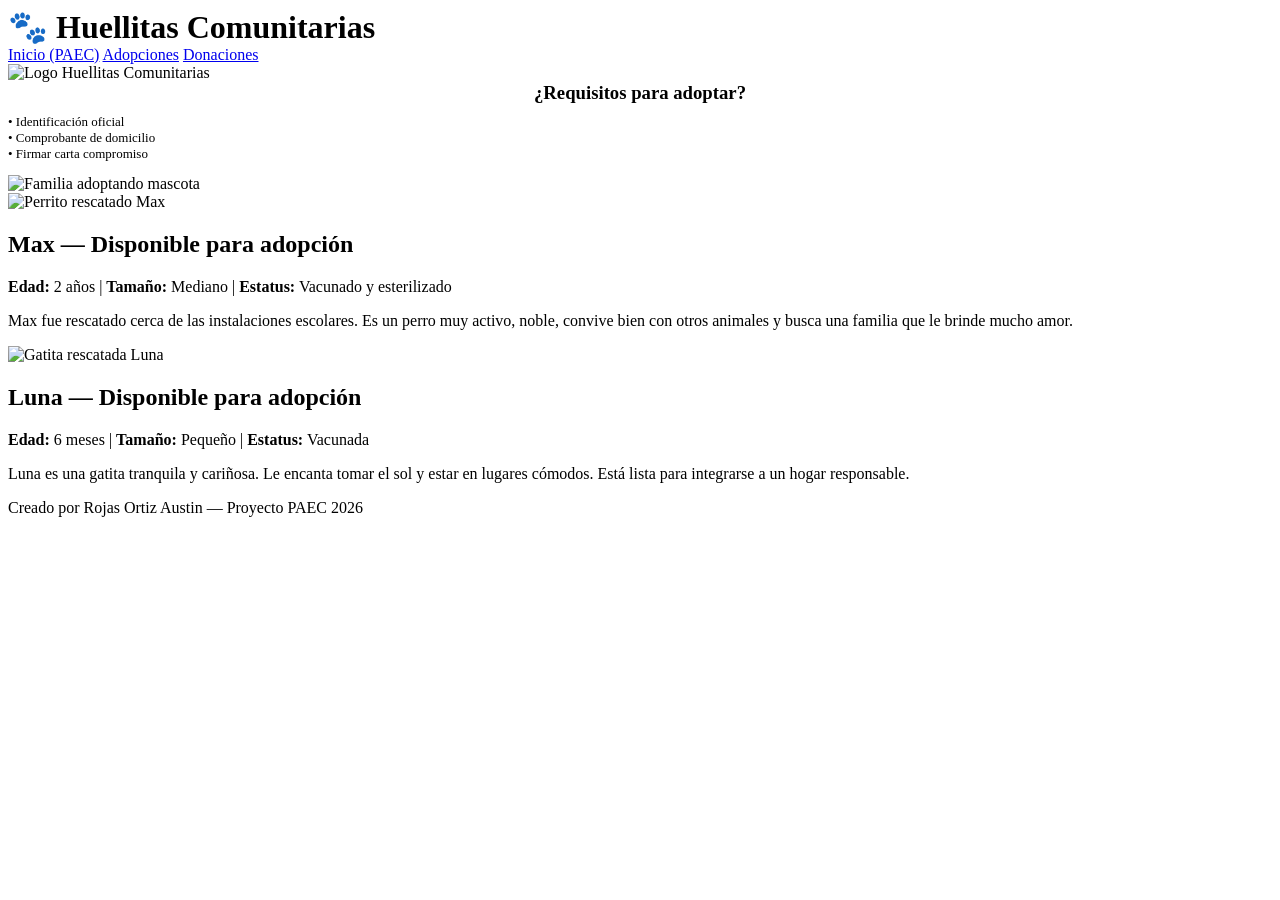
==== adopciones.html @ f0e98f31 "holi" ====
<!DOCTYPE html>
<html lang="es">
<head>
    <meta charset="UTF-8">
    <meta name="viewport" content="width=device-width, initial-scale=1.0">
    <title>Huellitas Comunitarias - Adopciones</title>
    <!-- Vinculación a la hoja de estilos externa -->
    <link rel="stylesheet" href="estilo.css">
</head>
<body>

    <!-- Encabezado con logo y menú de navegación -->
    <header>
        <div> 
            <h1 style="margin:0;">🐾 Huellitas Comunitarias</h1> 
            <nav class="barra-navegacion"> 
                <a href="index.html" class="boton-nav">Inicio (PAEC)</a> 
                <a href="adopciones.html" class="boton-nav activo">Adopciones</a> 
                <a href="donaciones.html" class="boton-nav">Donaciones</a> 
            </nav> 
        </div> 
        <img src="img/logo.jpg" alt="Logo Huellitas Comunitarias" class="logo-pequeno"> 
    </header>

    <!-- Contenido principal -->
    <main>
        <!-- Barra lateral con requisitos -->
        <aside>
            <h3 style="margin:0; text-align:center;">¿Requisitos para adoptar?</h3>
            <p style="font-size:13px; margin-top:10px;">• Identificación oficial<br>• Comprobante de domicilio<br>• Firmar carta compromiso</p>
            <img src="img/adopcion-responsable.jpg" alt="Familia adoptando mascota">
        </aside>

        <!-- Sección de Mascotas en Adopción -->
        <section>
            <!-- Ficha 1 -->
            <article> 
                <img src="img/perrito1.jpg" alt="Perrito rescatado Max"> 
                <h2>Max — Disponible para adopción</h2> 
                <p><strong>Edad:</strong> 2 años | <strong>Tamaño:</strong> Mediano | <strong>Estatus:</strong> Vacunado y esterilizado</p> 
                <p>Max fue rescatado cerca de las instalaciones escolares. Es un perro muy activo, noble, convive bien con otros animales y busca una familia que le brinde mucho amor.</p> 
            </article> 

            <!-- Ficha 2 -->
            <article> 
                <img src="img/gatito1.jpg" alt="Gatita rescatada Luna"> 
                <h2>Luna — Disponible para adopción</h2> 
                <p><strong>Edad:</strong> 6 meses | <strong>Tamaño:</strong> Pequeño | <strong>Estatus:</strong> Vacunada</p> 
                <p>Luna es una gatita tranquila y cariñosa. Le encanta tomar el sol y estar en lugares cómodos. Está lista para integrarse a un hogar responsable.</p> 
            </article> 
        </section> 
    </main> 

    <!-- Pie de página -->
    <footer> 
        <p>Creado por Rojas Ortiz Austin — Proyecto PAEC 2026</p> 
    </footer> 

</body> 
</html>
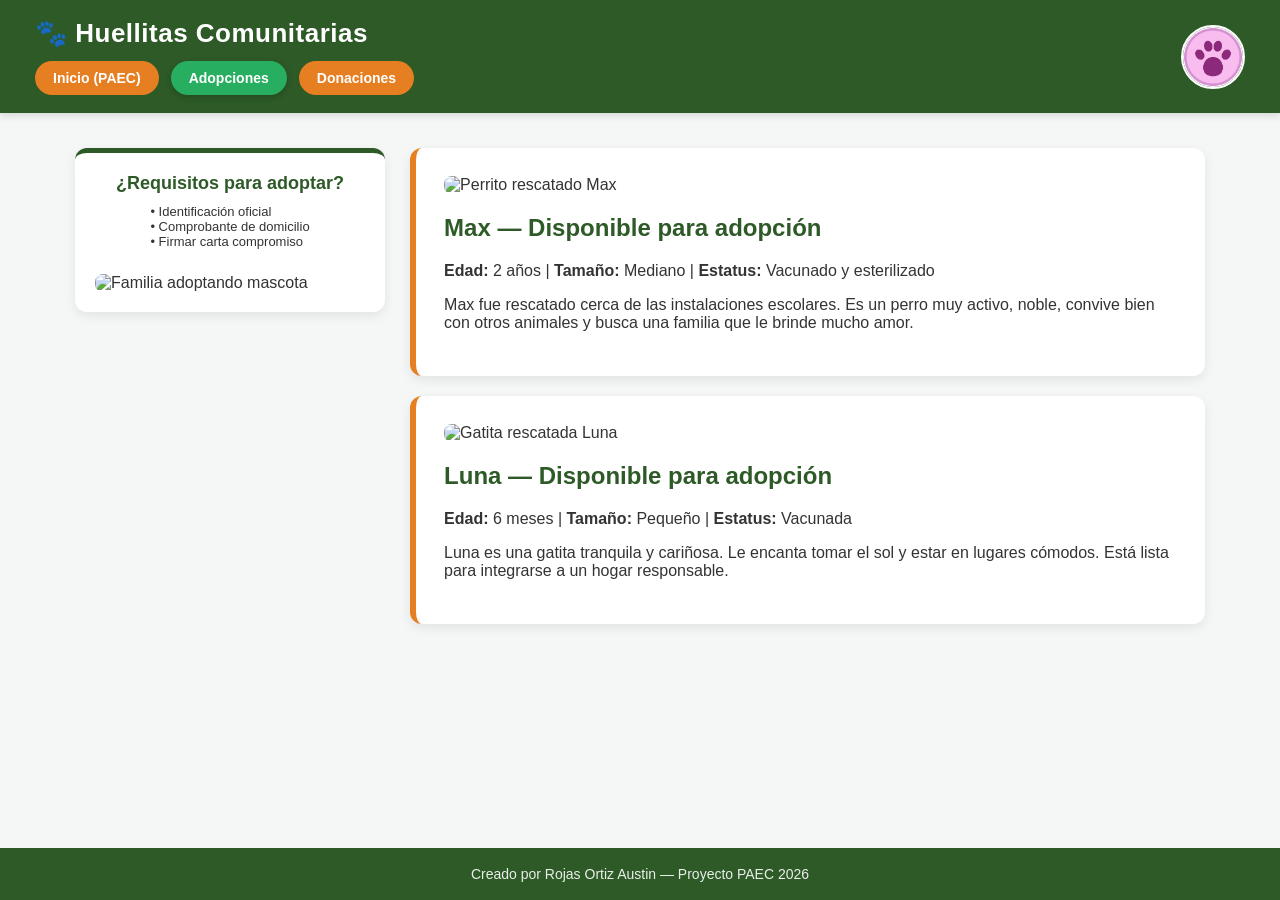
==== commit 88d6b0c9: "logo" ====
--- a/adopciones.html
+++ b/adopciones.html
@@ -19,21 +19,17 @@
                 <a href="donaciones.html" class="boton-nav">Donaciones</a> 
             </nav> 
         </div> 
-        <img src="img/logo.jpg" alt="Logo Huellitas Comunitarias" class="logo-pequeno"> 
+        <img src="imagenes/logo.jpg" alt="Logo Huellitas Comunitarias" class="logo-pequeno"> 
     </header>
 
-    <!-- Contenido principal -->
     <main>
-        <!-- Barra lateral con requisitos -->
         <aside>
             <h3 style="margin:0; text-align:center;">¿Requisitos para adoptar?</h3>
             <p style="font-size:13px; margin-top:10px;">• Identificación oficial<br>• Comprobante de domicilio<br>• Firmar carta compromiso</p>
             <img src="img/adopcion-responsable.jpg" alt="Familia adoptando mascota">
         </aside>
 
-        <!-- Sección de Mascotas en Adopción -->
         <section>
-            <!-- Ficha 1 -->
             <article> 
                 <img src="img/perrito1.jpg" alt="Perrito rescatado Max"> 
                 <h2>Max — Disponible para adopción</h2> 
--- a/estilo.css
+++ b/estilo.css
@@ -0,0 +1,174 @@
+:root {
+    --bg-principal: #f4f7f6;       
+    --color-encabezado: #2d5a27;    
+    --color-tarjeta: #ffffff;     
+    --color-texto: #333333;      
+    --color-boton: #e67e22;        
+    --color-hover: #d35400;       
+    --color-activo: #27ae60;      
+    --sombra-suave: 0 4px 12px rgba(0, 0, 0, 0.08);
+}
+
+html, body {
+    margin: 0;
+    padding: 0;
+    width: 100%;
+    min-height: 100vh;
+    background-color: var(--bg-principal);
+    font-family: 'Segoe UI', Tahoma, Geneva, Verdana, sans-serif;
+    color: var(--color-texto);
+    display: flex;
+    flex-direction: column;
+}
+
+header {
+    display: flex;
+    justify-content: space-between;
+    align-items: center;
+    background-color: var(--color-encabezado);
+    color: #ffffff;
+    padding: 18px 35px;
+    box-sizing: border-box;
+    box-shadow: 0 2px 8px rgba(0, 0, 0, 0.15);
+}
+
+header h1 {
+    font-size: 26px;
+    letter-spacing: 0.5px;
+}
+
+.logo-pequeno {
+    width: 60px;
+    height: 60px;
+    object-fit: cover;
+    border-radius: 50%;
+    border: 2px solid #ffffff;
+}
+
+.barra-navegacion {
+    display: flex;
+    gap: 12px;
+    margin-top: 12px;
+}
+
+.boton-nav {
+    text-decoration: none;
+    color: #ffffff;
+    background-color: var(--color-boton);
+    padding: 9px 18px;
+    border-radius: 20px;
+    font-size: 14px;
+    font-weight: bold;
+    transition: all 0.3s ease;
+}
+
+.boton-nav:hover {
+    background-color: var(--color-hover);
+    transform: translateY(-2px);
+}
+
+.boton-nav.activo {
+    background-color: var(--color-activo);
+    box-shadow: 0 2px 6px rgba(0, 0, 0, 0.2);
+}
+
+main {
+    display: flex;
+    gap: 25px;
+    padding: 35px;
+    box-sizing: border-box;
+    flex: 1;
+    width: 100%;
+    max-width: 1200px;
+    margin: 0 auto;
+}
+
+aside {
+    width: 28%;
+    display: flex;
+    flex-direction: column;
+    align-items: center;
+    background-color: var(--color-tarjeta);
+    padding: 20px;
+    border-radius: 12px;
+    box-sizing: border-box;
+    height: fit-content;
+    box-shadow: var(--sombra-suave);
+    border-top: 5px solid var(--color-encabezado);
+}
+
+aside h3 {
+    color: var(--color-encabezado);
+    font-size: 18px;
+}
+
+aside img {
+    width: 100%;
+    max-width: 100%;
+    height: auto;
+    display: block;
+    border-radius: 8px;
+    margin-top: 12px;
+}
+
+section {
+    width: 72%;
+    display: flex;
+    flex-direction: column;
+    gap: 20px;
+}
+
+article {
+    width: 100%;
+    background-color: var(--color-tarjeta);
+    padding: 28px;
+    border-radius: 12px;
+    box-sizing: border-box;
+    box-shadow: var(--sombra-suave);
+    border-left: 6px solid var(--color-boton);
+}
+
+article h2 {
+    color: var(--color-encabezado);
+    margin-top: 0;
+}
+
+article h3 {
+    color: var(--color-hover);
+    margin-top: 20px;
+}
+
+article img {
+    max-width: 100%;
+    width: 100%;
+    max-height: 380px;
+    object-fit: cover;
+    display: block;
+    margin-bottom: 20px;
+    border-radius: 8px;
+}
+
+article ul {
+    line-height: 1.8;
+    padding-left: 20px;
+}
+
+article li {
+    margin-bottom: 6px;
+}
+
+footer {
+    background-color: var(--color-encabezado);
+    color: #ffffff;
+    text-align: center;
+    padding: 18px;
+    width: 100%;
+    box-sizing: border-box;
+    margin-top: 20px;
+}
+
+footer p {
+    margin: 0;
+    font-size: 14px;
+    opacity: 0.9;
+}
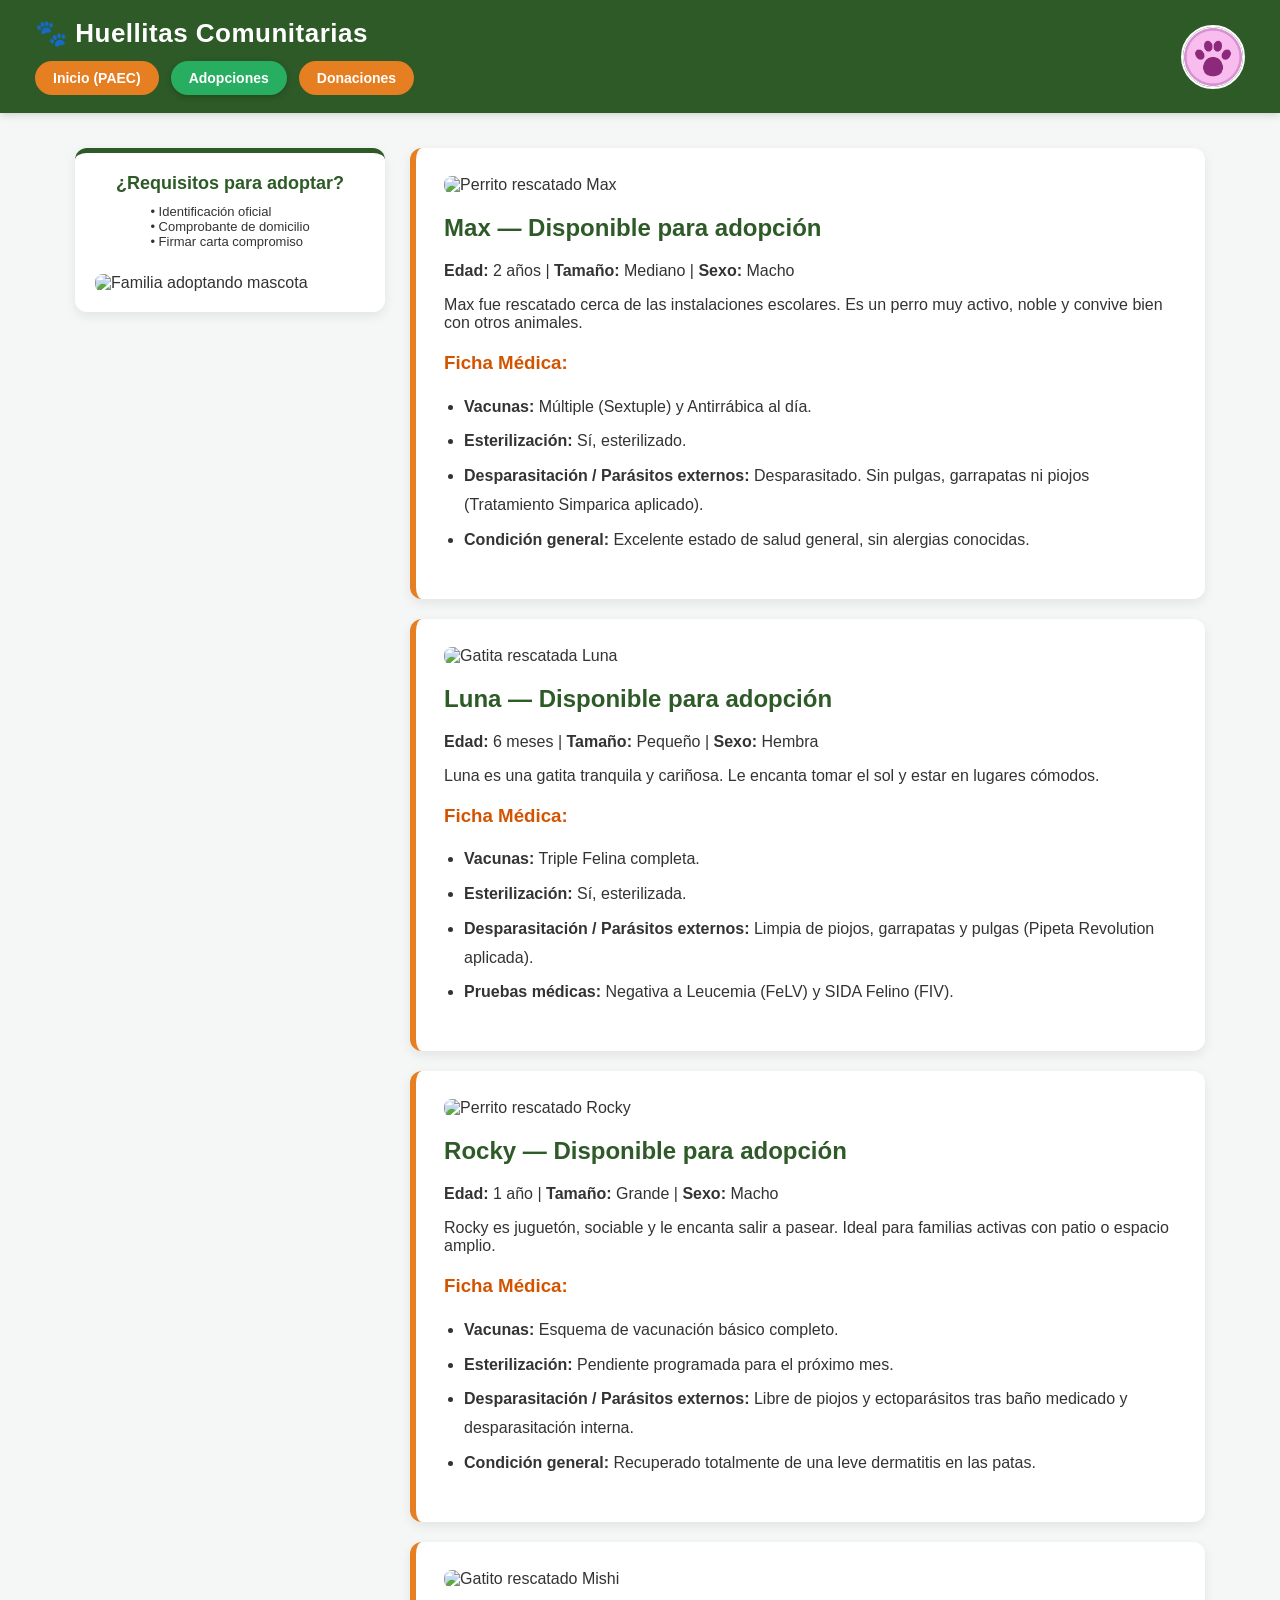
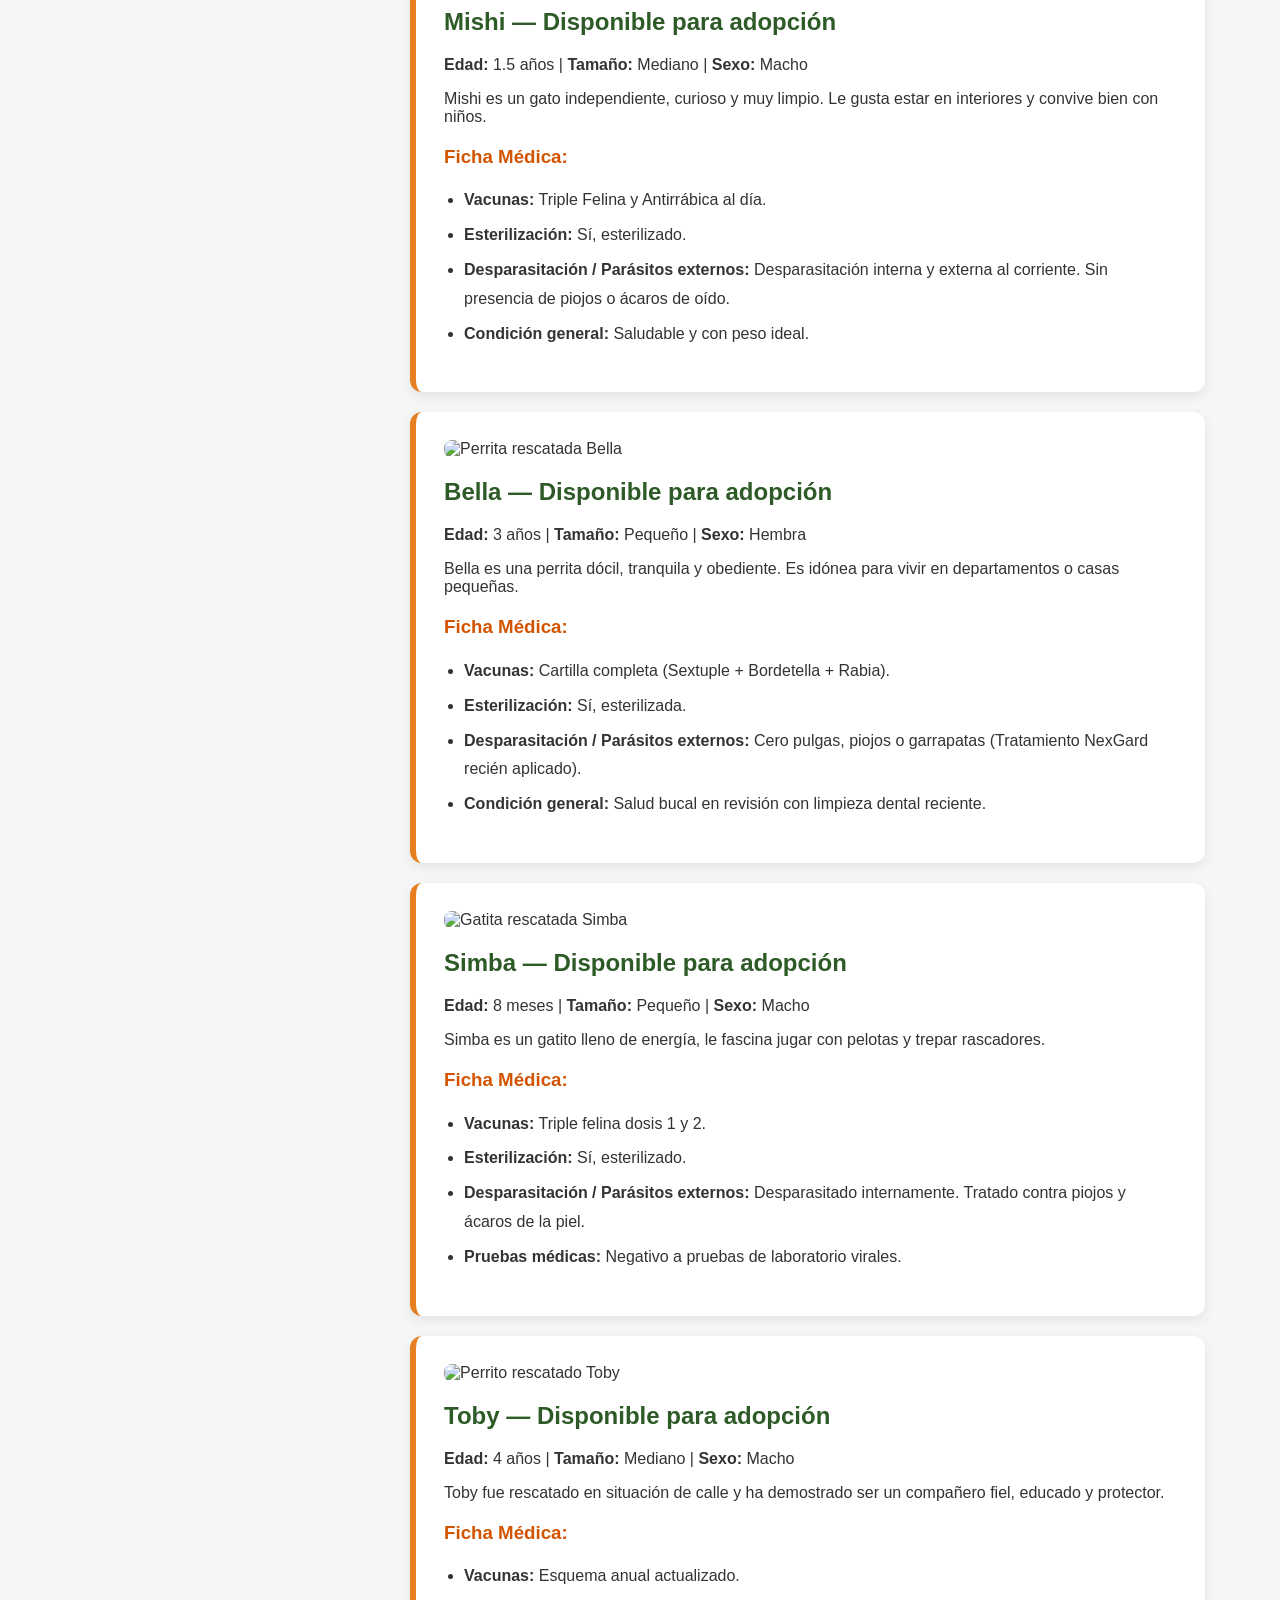
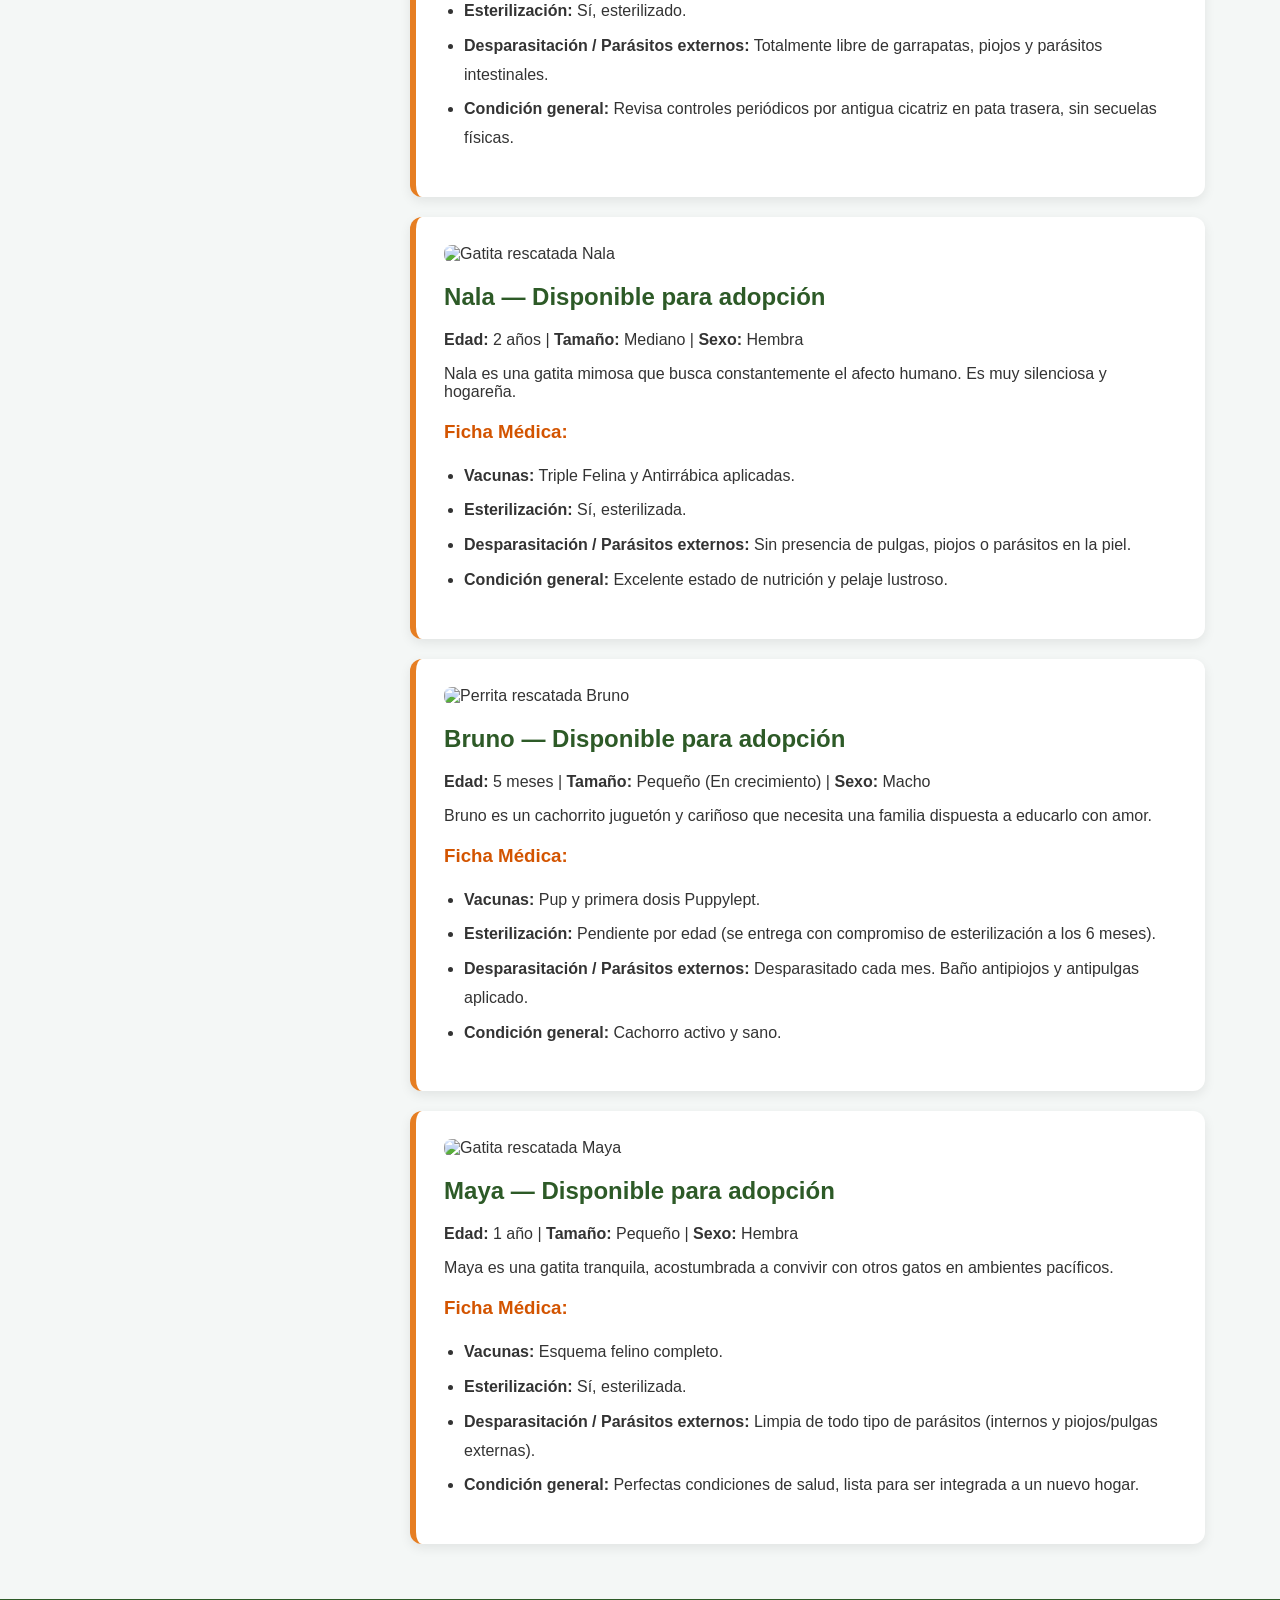
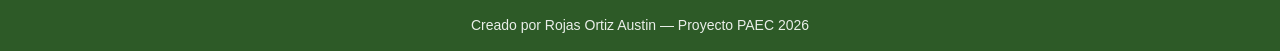
==== commit 123b0cef: "adopciones" ====
--- a/adopciones.html
+++ b/adopciones.html
@@ -4,12 +4,10 @@
     <meta charset="UTF-8">
     <meta name="viewport" content="width=device-width, initial-scale=1.0">
     <title>Huellitas Comunitarias - Adopciones</title>
-    <!-- Vinculación a la hoja de estilos externa -->
     <link rel="stylesheet" href="estilo.css">
 </head>
 <body>
 
-    <!-- Encabezado con logo y menú de navegación -->
     <header>
         <div> 
             <h1 style="margin:0;">🐾 Huellitas Comunitarias</h1> 
@@ -33,21 +31,145 @@
             <article> 
                 <img src="img/perrito1.jpg" alt="Perrito rescatado Max"> 
                 <h2>Max — Disponible para adopción</h2> 
-                <p><strong>Edad:</strong> 2 años | <strong>Tamaño:</strong> Mediano | <strong>Estatus:</strong> Vacunado y esterilizado</p> 
-                <p>Max fue rescatado cerca de las instalaciones escolares. Es un perro muy activo, noble, convive bien con otros animales y busca una familia que le brinde mucho amor.</p> 
+                <p><strong>Edad:</strong> 2 años | <strong>Tamaño:</strong> Mediano | <strong>Sexo:</strong> Macho</p> 
+                <p>Max fue rescatado cerca de las instalaciones escolares. Es un perro muy activo, noble y convive bien con otros animales.</p>
+                <h3>Ficha Médica:</h3>
+                <ul>
+                    <li><strong>Vacunas:</strong> Múltiple (Sextuple) y Antirrábica al día.</li>
+                    <li><strong>Esterilización:</strong> Sí, esterilizado.</li>
+                    <li><strong>Desparasitación / Parásitos externos:</strong> Desparasitado. Sin pulgas, garrapatas ni piojos (Tratamiento Simparica aplicado).</li>
+                    <li><strong>Condición general:</strong> Excelente estado de salud general, sin alergias conocidas.</li>
+                </ul>
             </article> 
 
-            <!-- Ficha 2 -->
             <article> 
                 <img src="img/gatito1.jpg" alt="Gatita rescatada Luna"> 
                 <h2>Luna — Disponible para adopción</h2> 
-                <p><strong>Edad:</strong> 6 meses | <strong>Tamaño:</strong> Pequeño | <strong>Estatus:</strong> Vacunada</p> 
-                <p>Luna es una gatita tranquila y cariñosa. Le encanta tomar el sol y estar en lugares cómodos. Está lista para integrarse a un hogar responsable.</p> 
+                <p><strong>Edad:</strong> 6 meses | <strong>Tamaño:</strong> Pequeño | <strong>Sexo:</strong> Hembra</p> 
+                <p>Luna es una gatita tranquila y cariñosa. Le encanta tomar el sol y estar en lugares cómodos.</p>
+                <h3>Ficha Médica:</h3>
+                <ul>
+                    <li><strong>Vacunas:</strong> Triple Felina completa.</li>
+                    <li><strong>Esterilización:</strong> Sí, esterilizada.</li>
+                    <li><strong>Desparasitación / Parásitos externos:</strong> Limpia de piojos, garrapatas y pulgas (Pipeta Revolution aplicada).</li>
+                    <li><strong>Pruebas médicas:</strong> Negativa a Leucemia (FeLV) y SIDA Felino (FIV).</li>
+                </ul>
+            </article> 
+
+            <article> 
+                <img src="img/perrito2.jpg" alt="Perrito rescatado Rocky"> 
+                <h2>Rocky — Disponible para adopción</h2> 
+                <p><strong>Edad:</strong> 1 año | <strong>Tamaño:</strong> Grande | <strong>Sexo:</strong> Macho</p> 
+                <p>Rocky es juguetón, sociable y le encanta salir a pasear. Ideal para familias activas con patio o espacio amplio.</p>
+                <h3>Ficha Médica:</h3>
+                <ul>
+                    <li><strong>Vacunas:</strong> Esquema de vacunación básico completo.</li>
+                    <li><strong>Esterilización:</strong> Pendiente programada para el próximo mes.</li>
+                    <li><strong>Desparasitación / Parásitos externos:</strong> Libre de piojos y ectoparásitos tras baño medicado y desparasitación interna.</li>
+                    <li><strong>Condición general:</strong> Recuperado totalmente de una leve dermatitis en las patas.</li>
+                </ul>
+            </article> 
+
+            <article> 
+                <img src="img/gatito2.jpg" alt="Gatito rescatado Mishi"> 
+                <h2>Mishi — Disponible para adopción</h2> 
+                <p><strong>Edad:</strong> 1.5 años | <strong>Tamaño:</strong> Mediano | <strong>Sexo:</strong> Macho</p> 
+                <p>Mishi es un gato independiente, curioso y muy limpio. Le gusta estar en interiores y convive bien con niños.</p>
+                <h3>Ficha Médica:</h3>
+                <ul>
+                    <li><strong>Vacunas:</strong> Triple Felina y Antirrábica al día.</li>
+                    <li><strong>Esterilización:</strong> Sí, esterilizado.</li>
+                    <li><strong>Desparasitación / Parásitos externos:</strong> Desparasitación interna y externa al corriente. Sin presencia de piojos o ácaros de oído.</li>
+                    <li><strong>Condición general:</strong> Saludable y con peso ideal.</li>
+                </ul>
+            </article> 
+
+            <article> 
+                <img src="img/perrito3.jpg" alt="Perrita rescatada Bella"> 
+                <h2>Bella — Disponible para adopción</h2> 
+                <p><strong>Edad:</strong> 3 años | <strong>Tamaño:</strong> Pequeño | <strong>Sexo:</strong> Hembra</p> 
+                <p>Bella es una perrita dócil, tranquila y obediente. Es idónea para vivir en departamentos o casas pequeñas.</p>
+                <h3>Ficha Médica:</h3>
+                <ul>
+                    <li><strong>Vacunas:</strong> Cartilla completa (Sextuple + Bordetella + Rabia).</li>
+                    <li><strong>Esterilización:</strong> Sí, esterilizada.</li>
+                    <li><strong>Desparasitación / Parásitos externos:</strong> Cero pulgas, piojos o garrapatas (Tratamiento NexGard recién aplicado).</li>
+                    <li><strong>Condición general:</strong> Salud bucal en revisión con limpieza dental reciente.</li>
+                </ul>
+            </article> 
+
+            <article> 
+                <img src="img/gatito3.jpg" alt="Gatita rescatada Simba"> 
+                <h2>Simba — Disponible para adopción</h2> 
+                <p><strong>Edad:</strong> 8 meses | <strong>Tamaño:</strong> Pequeño | <strong>Sexo:</strong> Macho</p> 
+                <p>Simba es un gatito lleno de energía, le fascina jugar con pelotas y trepar rascadores.</p>
+                <h3>Ficha Médica:</h3>
+                <ul>
+                    <li><strong>Vacunas:</strong> Triple felina dosis 1 y 2.</li>
+                    <li><strong>Esterilización:</strong> Sí, esterilizado.</li>
+                    <li><strong>Desparasitación / Parásitos externos:</strong> Desparasitado internamente. Tratado contra piojos y ácaros de la piel.</li>
+                    <li><strong>Pruebas médicas:</strong> Negativo a pruebas de laboratorio virales.</li>
+                </ul>
+            </article> 
+
+            <article> 
+                <img src="img/perrito4.jpg" alt="Perrito rescatado Toby"> 
+                <h2>Toby — Disponible para adopción</h2> 
+                <p><strong>Edad:</strong> 4 años | <strong>Tamaño:</strong> Mediano | <strong>Sexo:</strong> Macho</p> 
+                <p>Toby fue rescatado en situación de calle y ha demostrado ser un compañero fiel, educado y protector.</p>
+                <h3>Ficha Médica:</h3>
+                <ul>
+                    <li><strong>Vacunas:</strong> Esquema anual actualizado.</li>
+                    <li><strong>Esterilización:</strong> Sí, esterilizado.</li>
+                    <li><strong>Desparasitación / Parásitos externos:</strong> Totalmente libre de garrapatas, piojos y parásitos intestinales.</li>
+                    <li><strong>Condición general:</strong> Revisa controles periódicos por antigua cicatriz en pata trasera, sin secuelas físicas.</li>
+                </ul>
+            </article> 
+
+            <article> 
+                <img src="img/gatito4.jpg" alt="Gatita rescatada Nala"> 
+                <h2>Nala — Disponible para adopción</h2> 
+                <p><strong>Edad:</strong> 2 años | <strong>Tamaño:</strong> Mediano | <strong>Sexo:</strong> Hembra</p> 
+                <p>Nala es una gatita mimosa que busca constantemente el afecto humano. Es muy silenciosa y hogareña.</p>
+                <h3>Ficha Médica:</h3>
+                <ul>
+                    <li><strong>Vacunas:</strong> Triple Felina y Antirrábica aplicadas.</li>
+                    <li><strong>Esterilización:</strong> Sí, esterilizada.</li>
+                    <li><strong>Desparasitación / Parásitos externos:</strong> Sin presencia de pulgas, piojos o parásitos en la piel.</li>
+                    <li><strong>Condición general:</strong> Excelente estado de nutrición y pelaje lustroso.</li>
+                </ul>
+            </article> 
+
+            <article> 
+                <img src="img/perrito5.jpg" alt="Perrita rescatada Bruno"> 
+                <h2>Bruno — Disponible para adopción</h2> 
+                <p><strong>Edad:</strong> 5 meses | <strong>Tamaño:</strong> Pequeño (En crecimiento) | <strong>Sexo:</strong> Macho</p> 
+                <p>Bruno es un cachorrito juguetón y cariñoso que necesita una familia dispuesta a educarlo con amor.</p>
+                <h3>Ficha Médica:</h3>
+                <ul>
+                    <li><strong>Vacunas:</strong> Pup y primera dosis Puppylept.</li>
+                    <li><strong>Esterilización:</strong> Pendiente por edad (se entrega con compromiso de esterilización a los 6 meses).</li>
+                    <li><strong>Desparasitación / Parásitos externos:</strong> Desparasitado cada mes. Baño antipiojos y antipulgas aplicado.</li>
+                    <li><strong>Condición general:</strong> Cachorro activo y sano.</li>
+                </ul>
+            </article> 
+
+            <article> 
+                <img src="img/gatito5.jpg" alt="Gatita rescatada Maya"> 
+                <h2>Maya — Disponible para adopción</h2> 
+                <p><strong>Edad:</strong> 1 año | <strong>Tamaño:</strong> Pequeño | <strong>Sexo:</strong> Hembra</p> 
+                <p>Maya es una gatita tranquila, acostumbrada a convivir con otros gatos en ambientes pacíficos.</p>
+                <h3>Ficha Médica:</h3>
+                <ul>
+                    <li><strong>Vacunas:</strong> Esquema felino completo.</li>
+                    <li><strong>Esterilización:</strong> Sí, esterilizada.</li>
+                    <li><strong>Desparasitación / Parásitos externos:</strong> Limpia de todo tipo de parásitos (internos y piojos/pulgas externas).</li>
+                    <li><strong>Condición general:</strong> Perfectas condiciones de salud, lista para ser integrada a un nuevo hogar.</li>
+                </ul>
             </article> 
         </section> 
     </main> 
 
-    <!-- Pie de página -->
     <footer> 
         <p>Creado por Rojas Ortiz Austin — Proyecto PAEC 2026</p> 
     </footer> 
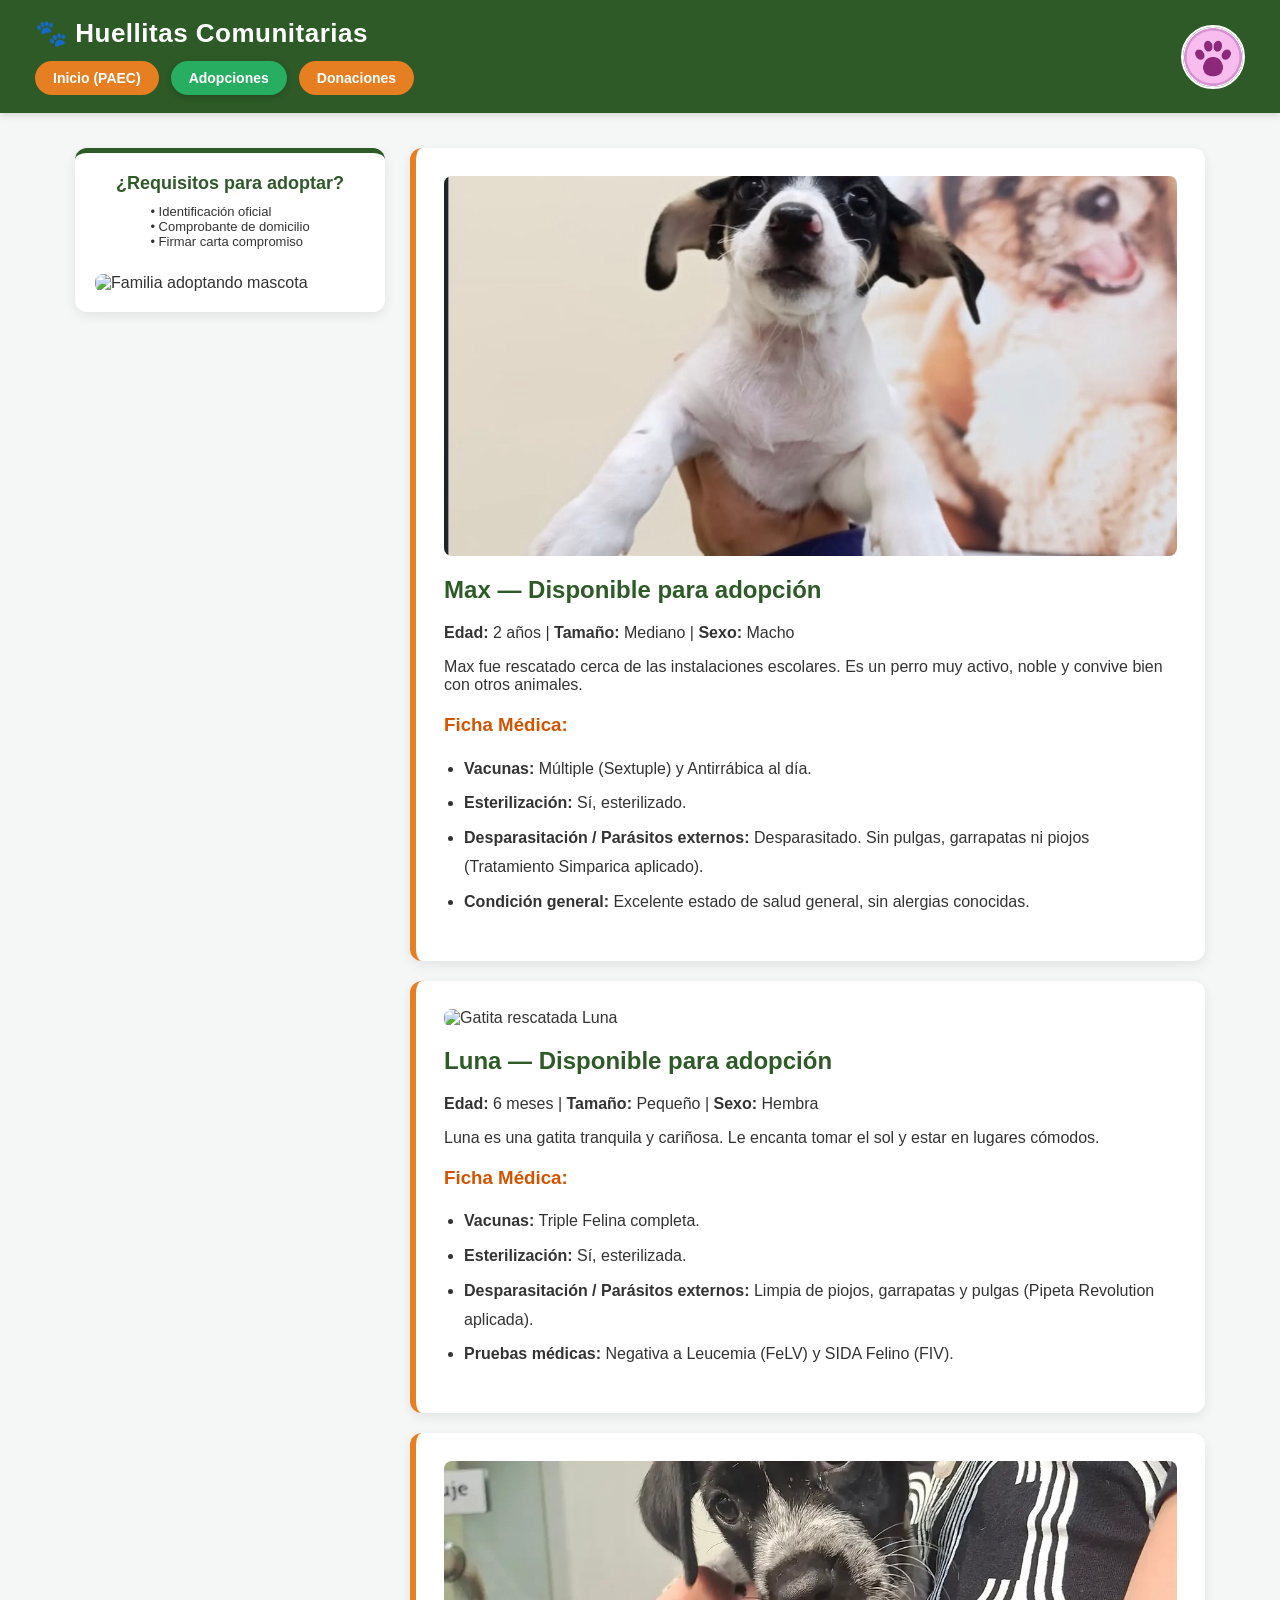
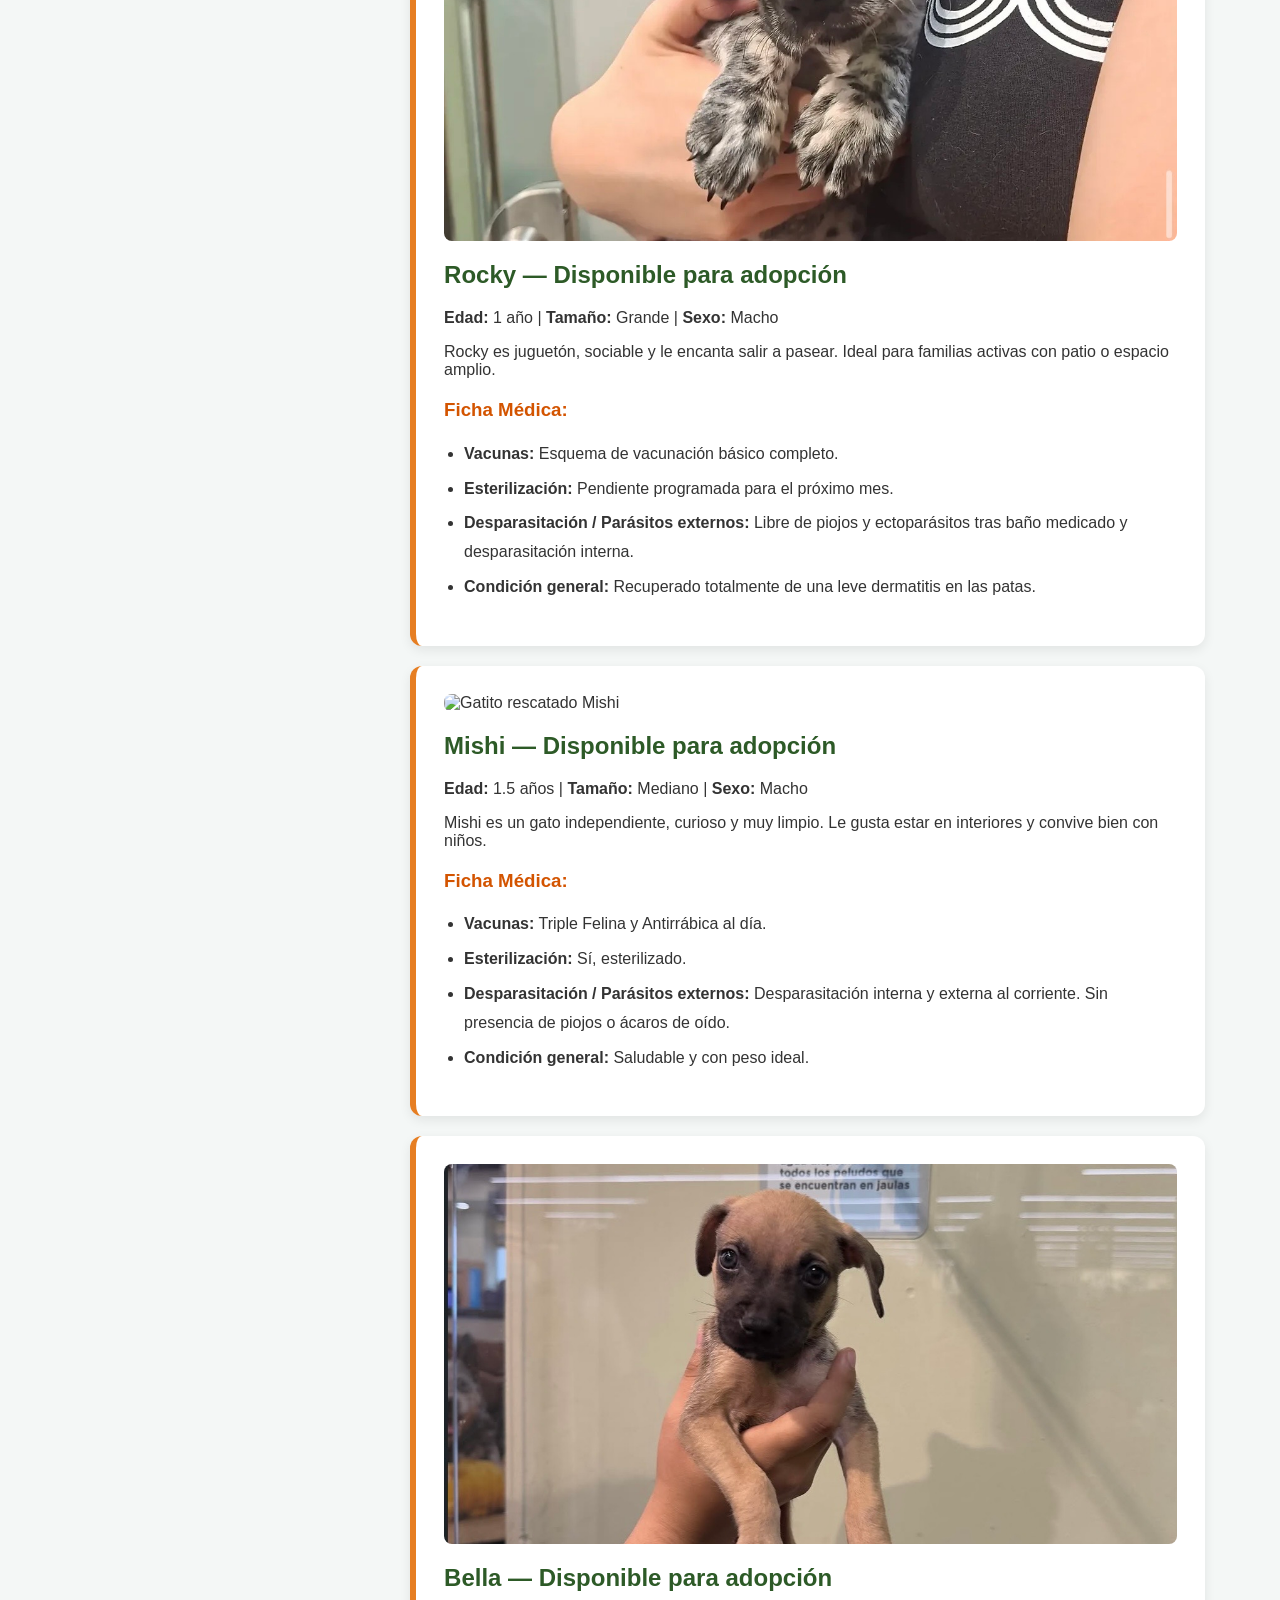
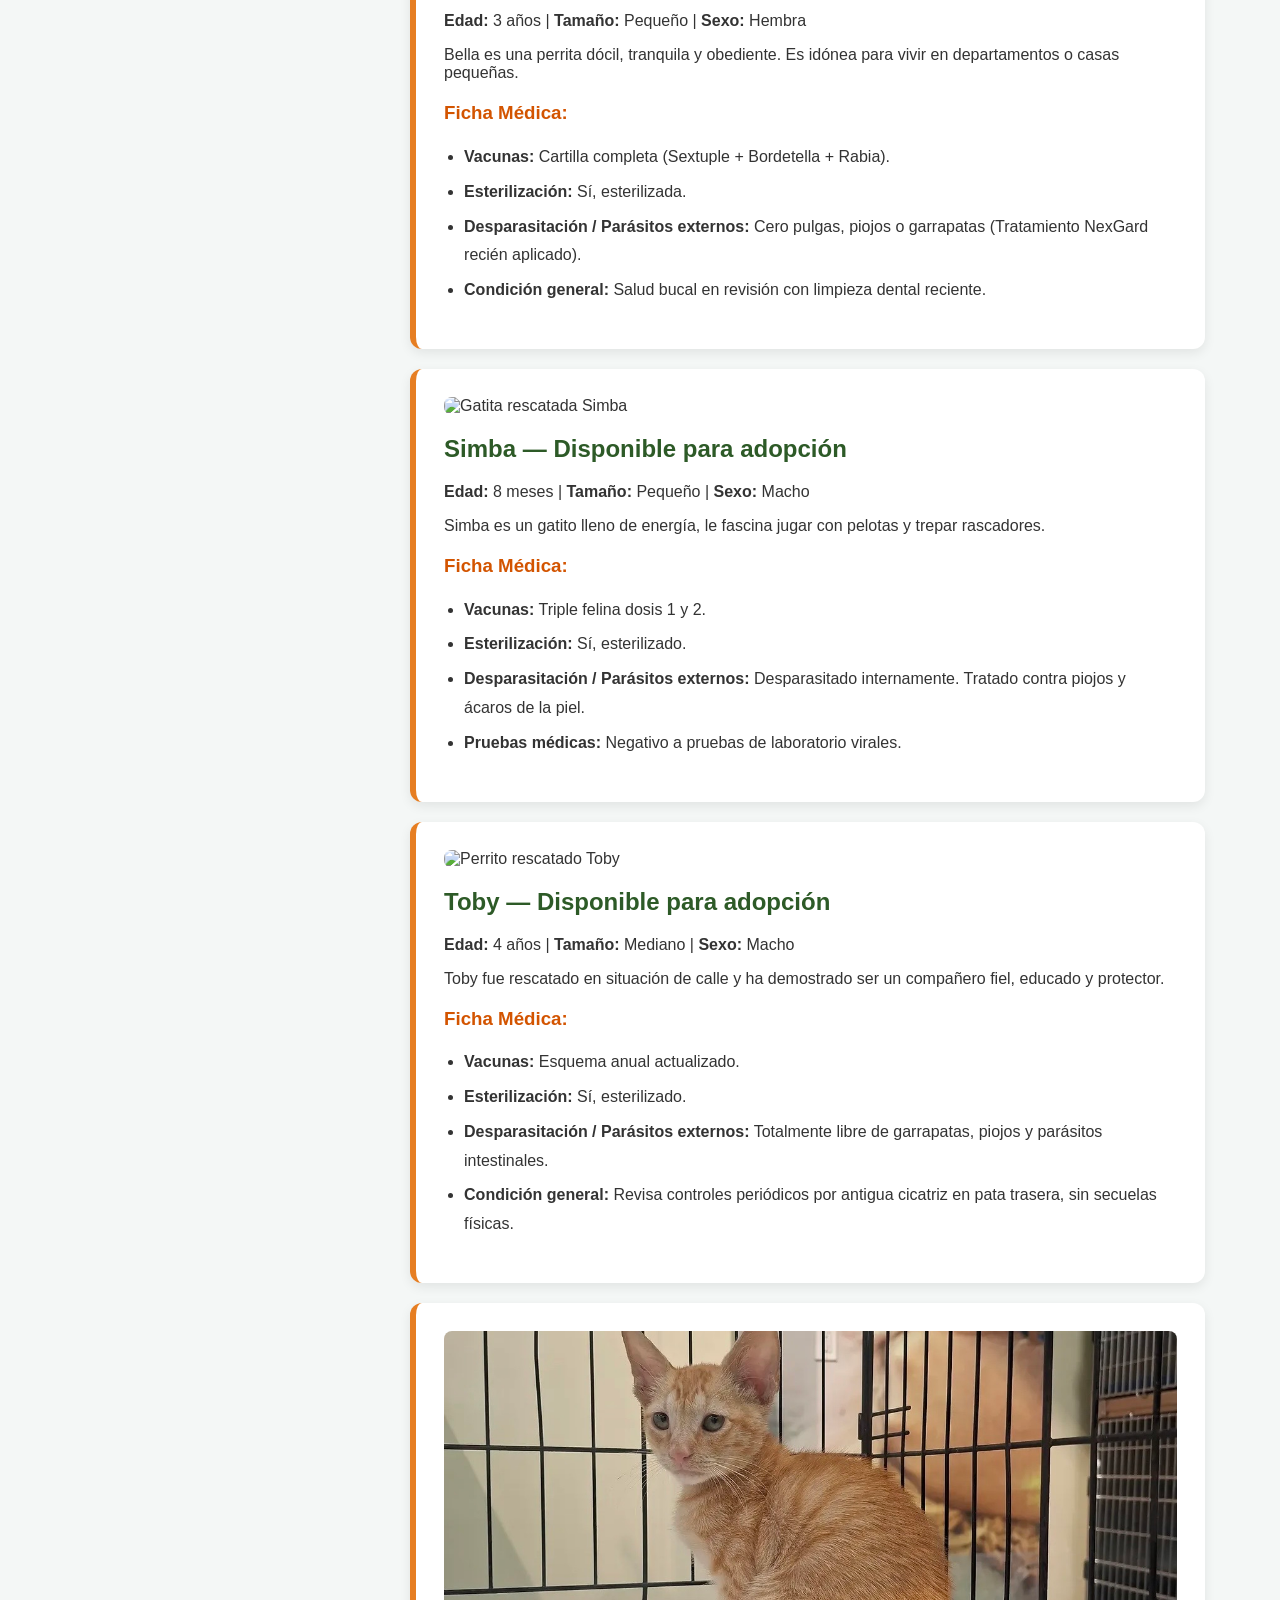
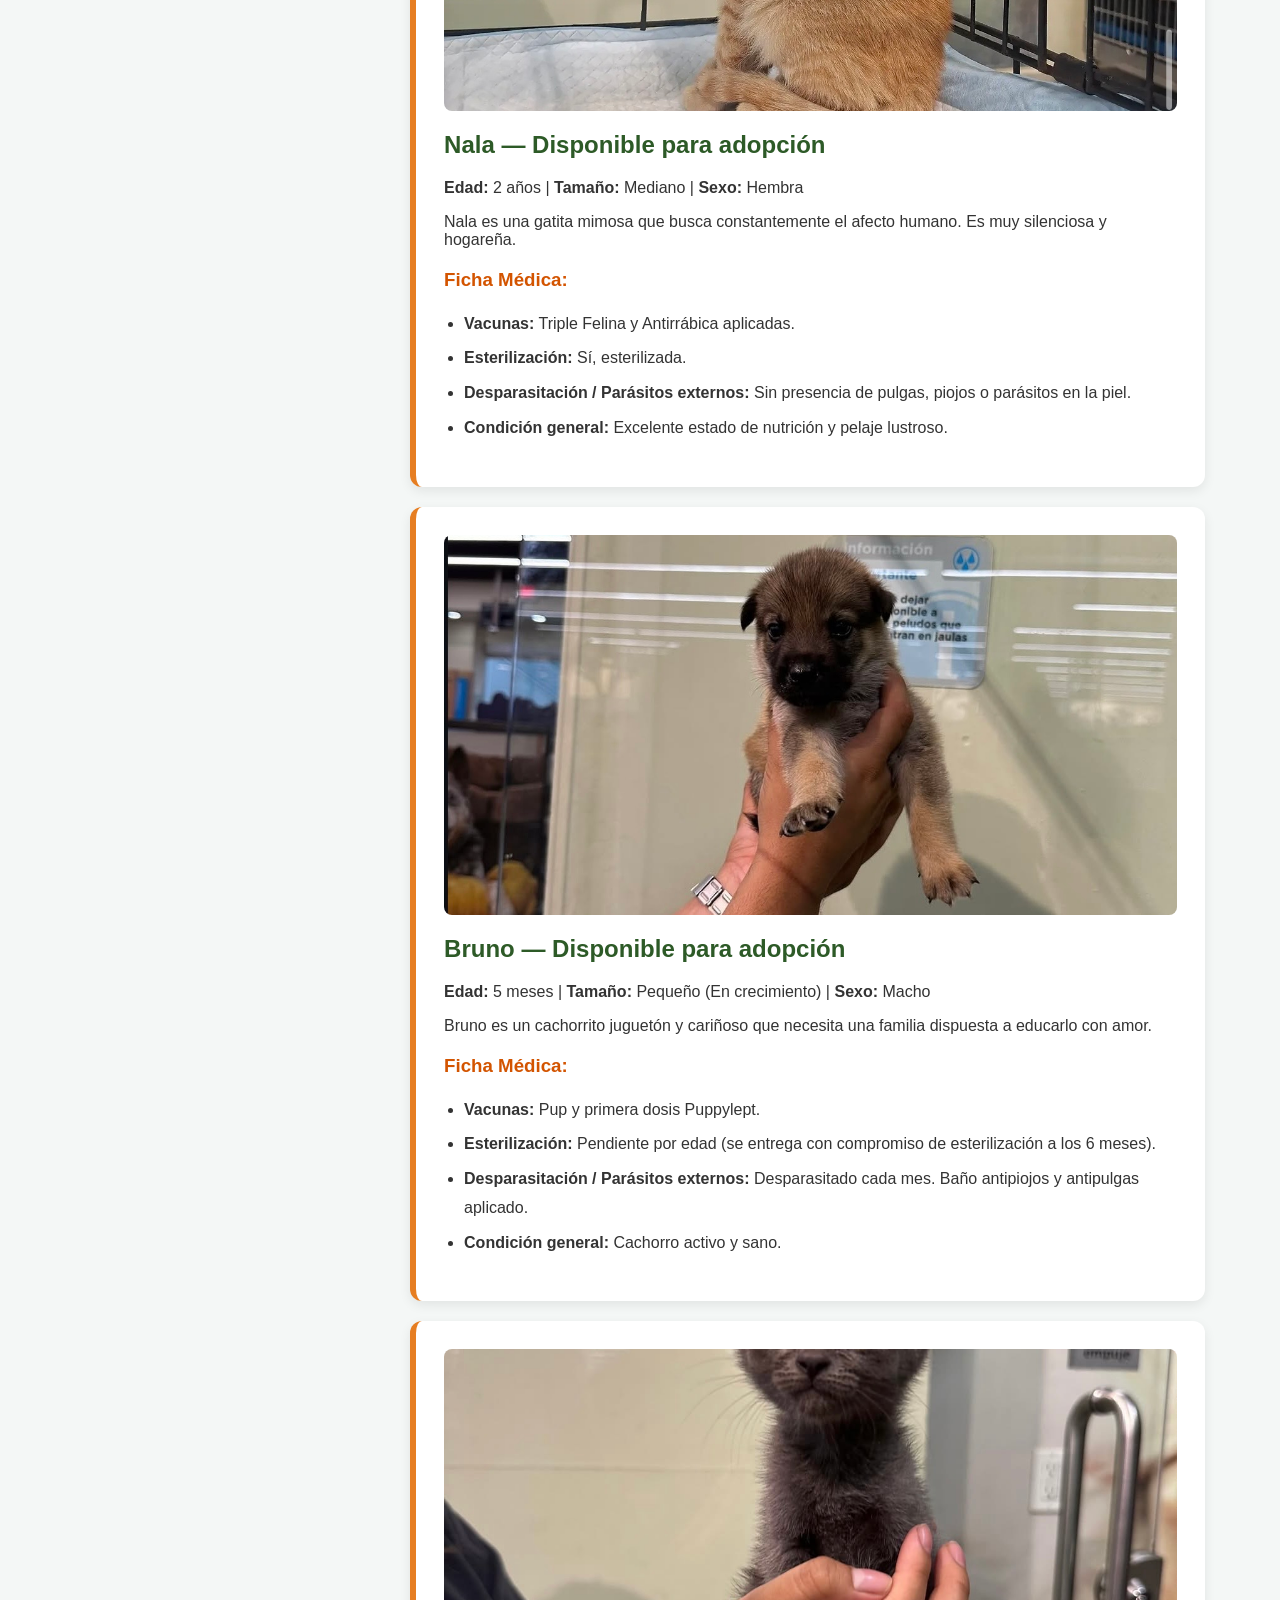
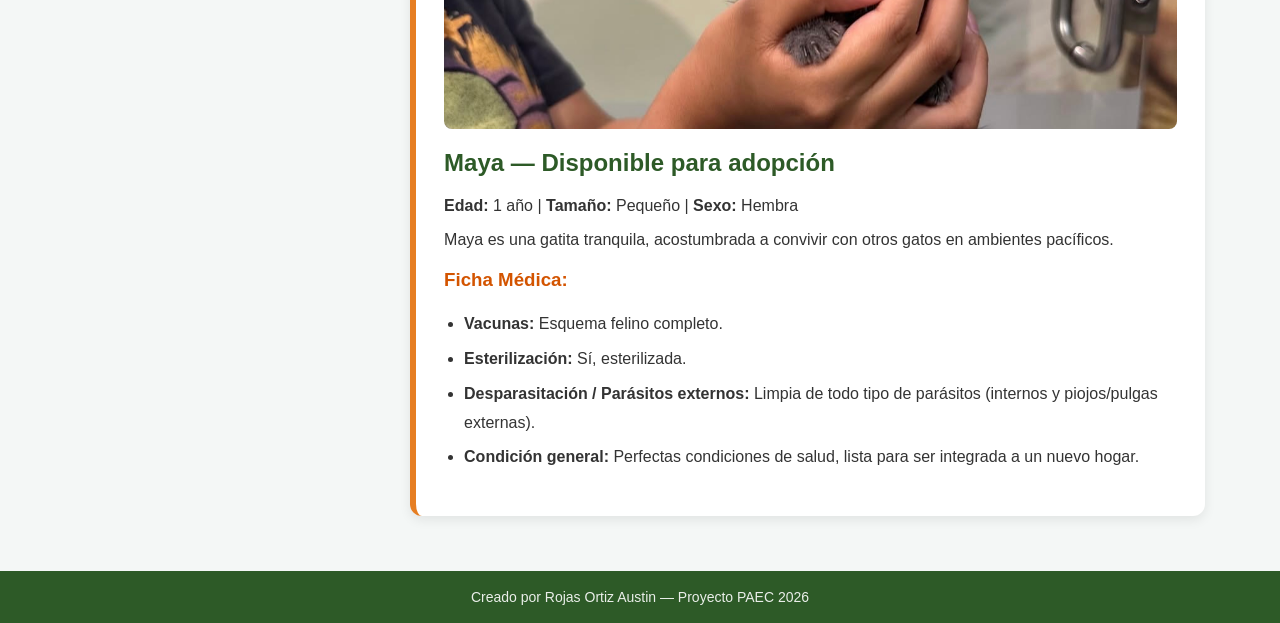
==== commit 439eec40: "adopciones" ====
--- a/adopciones.html
+++ b/adopciones.html
@@ -29,7 +29,7 @@
 
         <section>
             <article> 
-                <img src="img/perrito1.jpg" alt="Perrito rescatado Max"> 
+                <img src="imagenes/perrito1.jpg" alt="Perrito rescatado Max"> 
                 <h2>Max — Disponible para adopción</h2> 
                 <p><strong>Edad:</strong> 2 años | <strong>Tamaño:</strong> Mediano | <strong>Sexo:</strong> Macho</p> 
                 <p>Max fue rescatado cerca de las instalaciones escolares. Es un perro muy activo, noble y convive bien con otros animales.</p>
@@ -43,7 +43,7 @@
             </article> 
 
             <article> 
-                <img src="img/gatito1.jpg" alt="Gatita rescatada Luna"> 
+                <img src="imagenes/gatito1.jpg" alt="Gatita rescatada Luna"> 
                 <h2>Luna — Disponible para adopción</h2> 
                 <p><strong>Edad:</strong> 6 meses | <strong>Tamaño:</strong> Pequeño | <strong>Sexo:</strong> Hembra</p> 
                 <p>Luna es una gatita tranquila y cariñosa. Le encanta tomar el sol y estar en lugares cómodos.</p>
@@ -57,7 +57,7 @@
             </article> 
 
             <article> 
-                <img src="img/perrito2.jpg" alt="Perrito rescatado Rocky"> 
+                <img src="imagenes/perrito2.jpg" alt="Perrito rescatado Rocky"> 
                 <h2>Rocky — Disponible para adopción</h2> 
                 <p><strong>Edad:</strong> 1 año | <strong>Tamaño:</strong> Grande | <strong>Sexo:</strong> Macho</p> 
                 <p>Rocky es juguetón, sociable y le encanta salir a pasear. Ideal para familias activas con patio o espacio amplio.</p>
@@ -71,7 +71,7 @@
             </article> 
 
             <article> 
-                <img src="img/gatito2.jpg" alt="Gatito rescatado Mishi"> 
+                <img src="imagenes/gatito2.jpg" alt="Gatito rescatado Mishi"> 
                 <h2>Mishi — Disponible para adopción</h2> 
                 <p><strong>Edad:</strong> 1.5 años | <strong>Tamaño:</strong> Mediano | <strong>Sexo:</strong> Macho</p> 
                 <p>Mishi es un gato independiente, curioso y muy limpio. Le gusta estar en interiores y convive bien con niños.</p>
@@ -85,7 +85,7 @@
             </article> 
 
             <article> 
-                <img src="img/perrito3.jpg" alt="Perrita rescatada Bella"> 
+                <img src="imagenes/perrito3.jpg" alt="Perrita rescatada Bella"> 
                 <h2>Bella — Disponible para adopción</h2> 
                 <p><strong>Edad:</strong> 3 años | <strong>Tamaño:</strong> Pequeño | <strong>Sexo:</strong> Hembra</p> 
                 <p>Bella es una perrita dócil, tranquila y obediente. Es idónea para vivir en departamentos o casas pequeñas.</p>
@@ -99,7 +99,7 @@
             </article> 
 
             <article> 
-                <img src="img/gatito3.jpg" alt="Gatita rescatada Simba"> 
+                <img src="imagenes/gatito3.jpg" alt="Gatita rescatada Simba"> 
                 <h2>Simba — Disponible para adopción</h2> 
                 <p><strong>Edad:</strong> 8 meses | <strong>Tamaño:</strong> Pequeño | <strong>Sexo:</strong> Macho</p> 
                 <p>Simba es un gatito lleno de energía, le fascina jugar con pelotas y trepar rascadores.</p>
@@ -113,7 +113,7 @@
             </article> 
 
             <article> 
-                <img src="img/perrito4.jpg" alt="Perrito rescatado Toby"> 
+                <img src="imagenes/perrito4.jpg" alt="Perrito rescatado Toby"> 
                 <h2>Toby — Disponible para adopción</h2> 
                 <p><strong>Edad:</strong> 4 años | <strong>Tamaño:</strong> Mediano | <strong>Sexo:</strong> Macho</p> 
                 <p>Toby fue rescatado en situación de calle y ha demostrado ser un compañero fiel, educado y protector.</p>
@@ -127,7 +127,7 @@
             </article> 
 
             <article> 
-                <img src="img/gatito4.jpg" alt="Gatita rescatada Nala"> 
+                <img src="imagenes/gatito4.jpg" alt="Gatita rescatada Nala"> 
                 <h2>Nala — Disponible para adopción</h2> 
                 <p><strong>Edad:</strong> 2 años | <strong>Tamaño:</strong> Mediano | <strong>Sexo:</strong> Hembra</p> 
                 <p>Nala es una gatita mimosa que busca constantemente el afecto humano. Es muy silenciosa y hogareña.</p>
@@ -141,7 +141,7 @@
             </article> 
 
             <article> 
-                <img src="img/perrito5.jpg" alt="Perrita rescatada Bruno"> 
+                <img src="imagenes/perrito5.jpg" alt="Perrita rescatada Bruno"> 
                 <h2>Bruno — Disponible para adopción</h2> 
                 <p><strong>Edad:</strong> 5 meses | <strong>Tamaño:</strong> Pequeño (En crecimiento) | <strong>Sexo:</strong> Macho</p> 
                 <p>Bruno es un cachorrito juguetón y cariñoso que necesita una familia dispuesta a educarlo con amor.</p>
@@ -155,7 +155,7 @@
             </article> 
 
             <article> 
-                <img src="img/gatito5.jpg" alt="Gatita rescatada Maya"> 
+                <img src="imagenes/gatito5.jpg" alt="Gatita rescatada Maya"> 
                 <h2>Maya — Disponible para adopción</h2> 
                 <p><strong>Edad:</strong> 1 año | <strong>Tamaño:</strong> Pequeño | <strong>Sexo:</strong> Hembra</p> 
                 <p>Maya es una gatita tranquila, acostumbrada a convivir con otros gatos en ambientes pacíficos.</p>
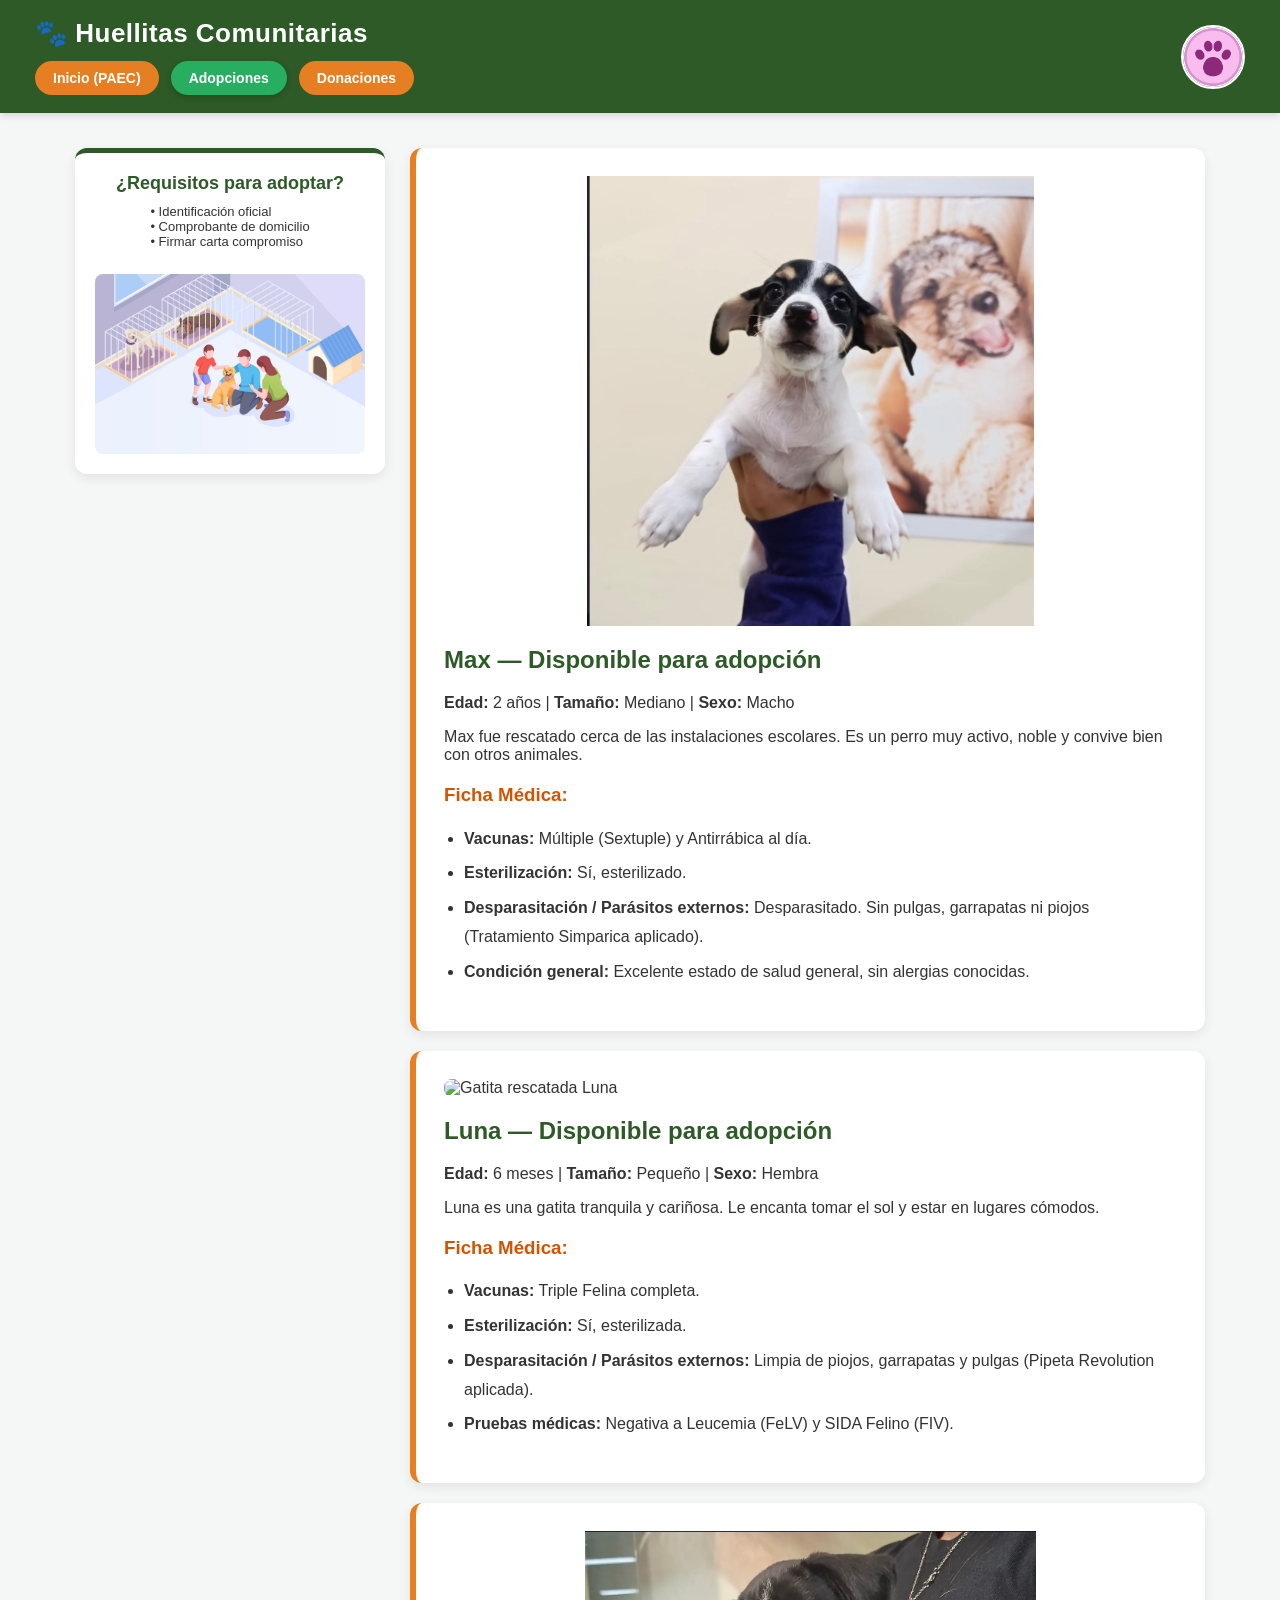
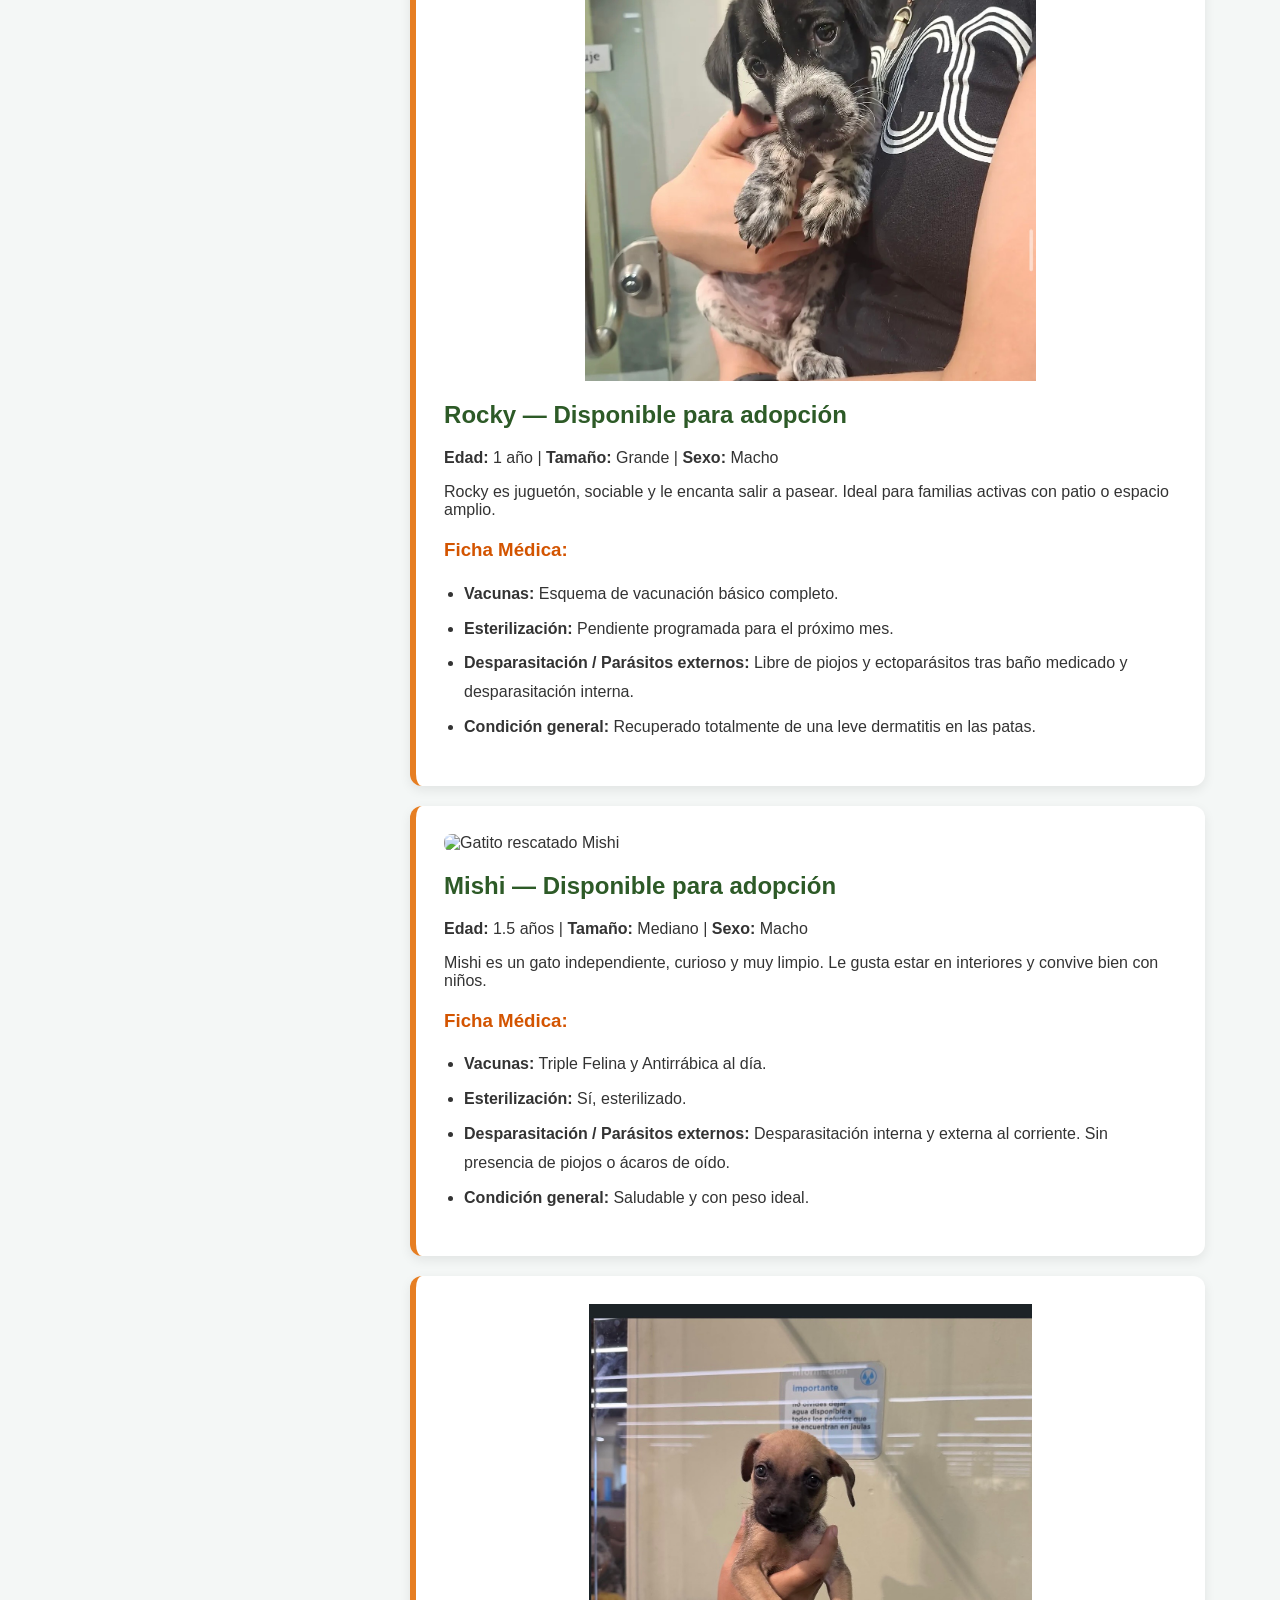
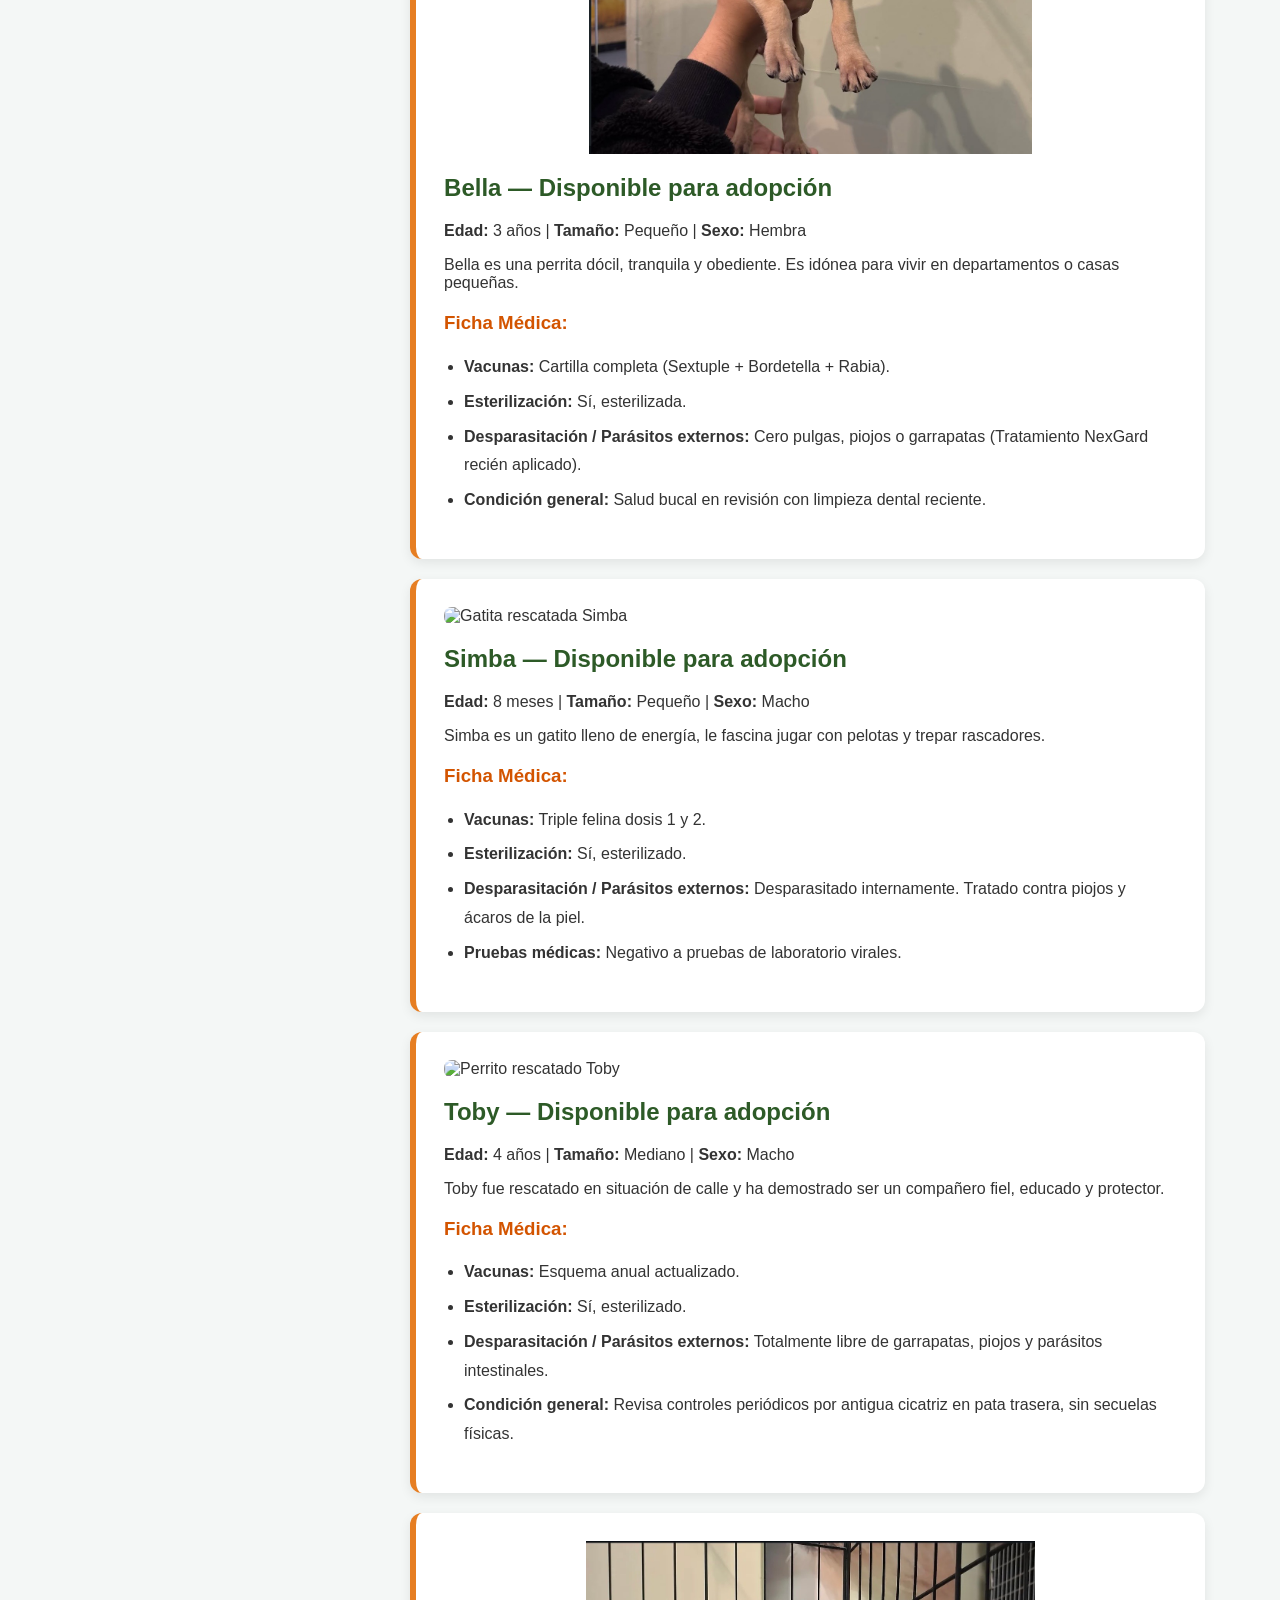
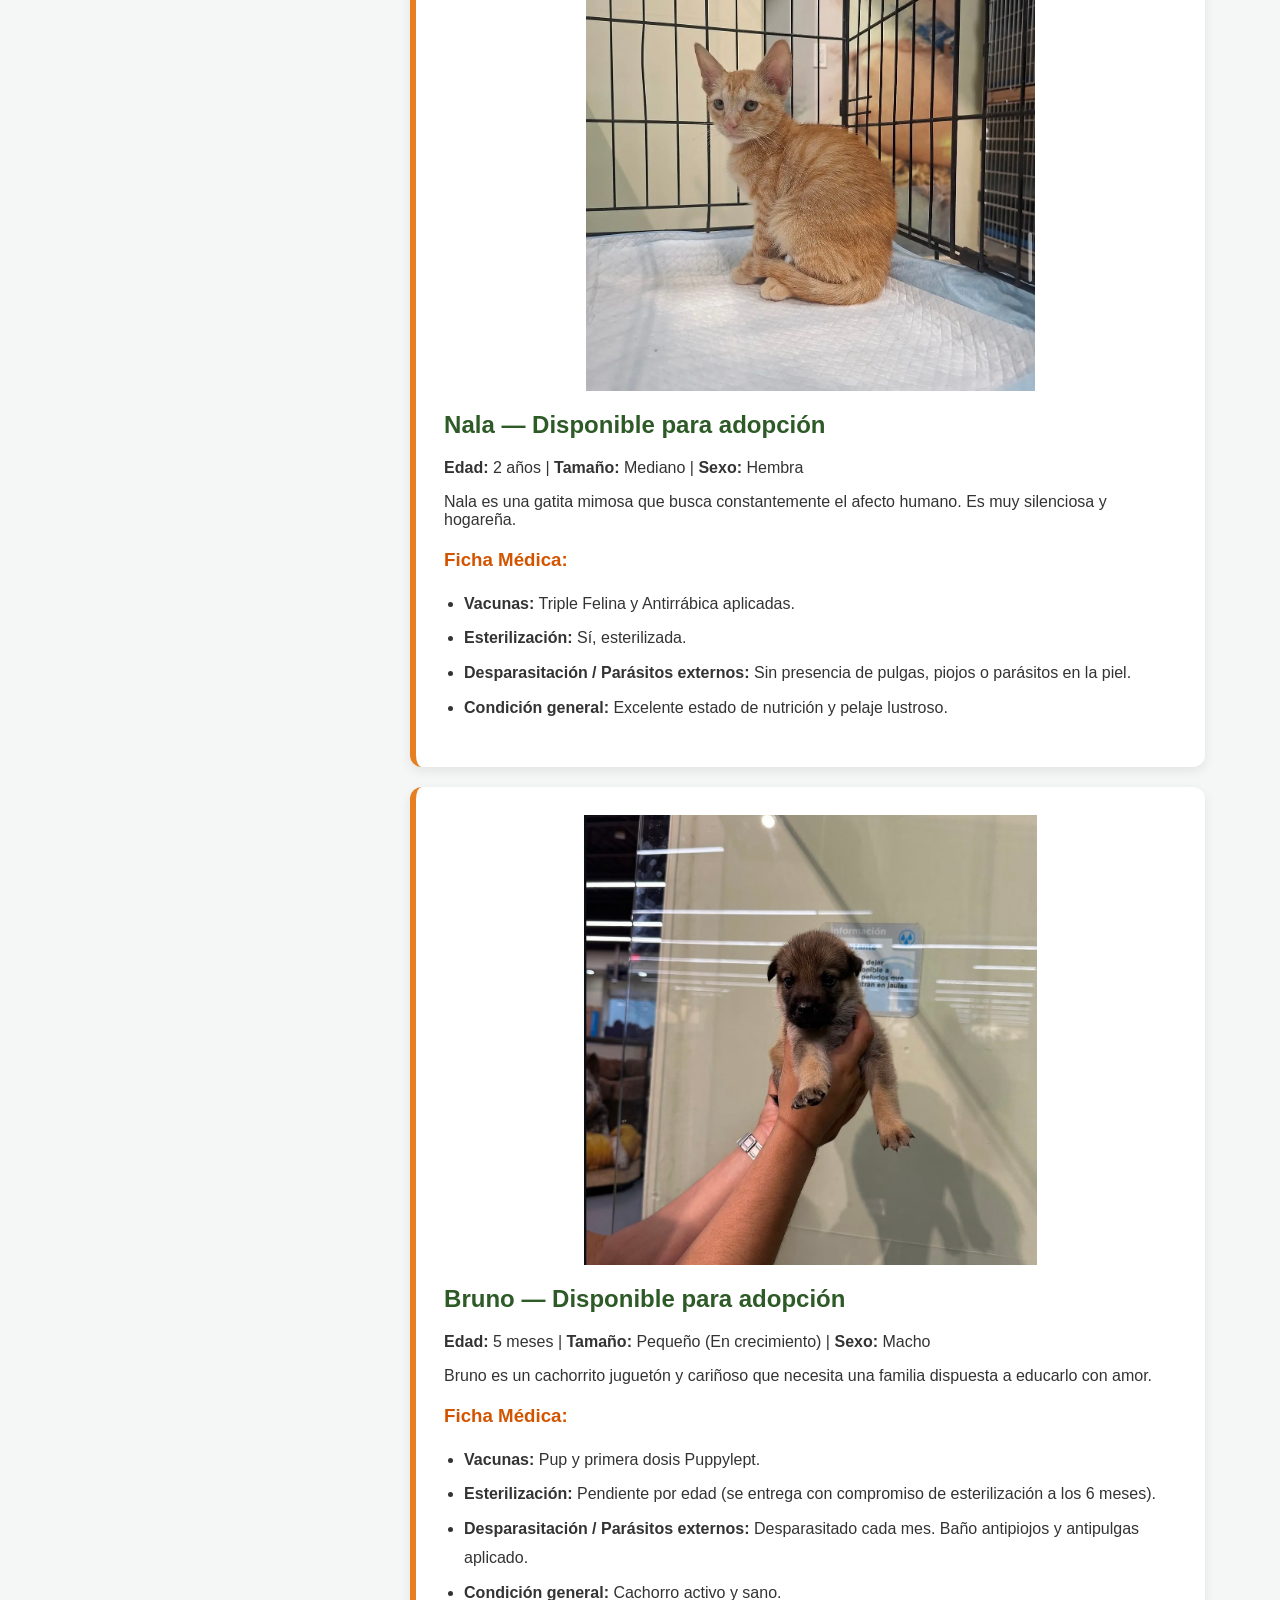
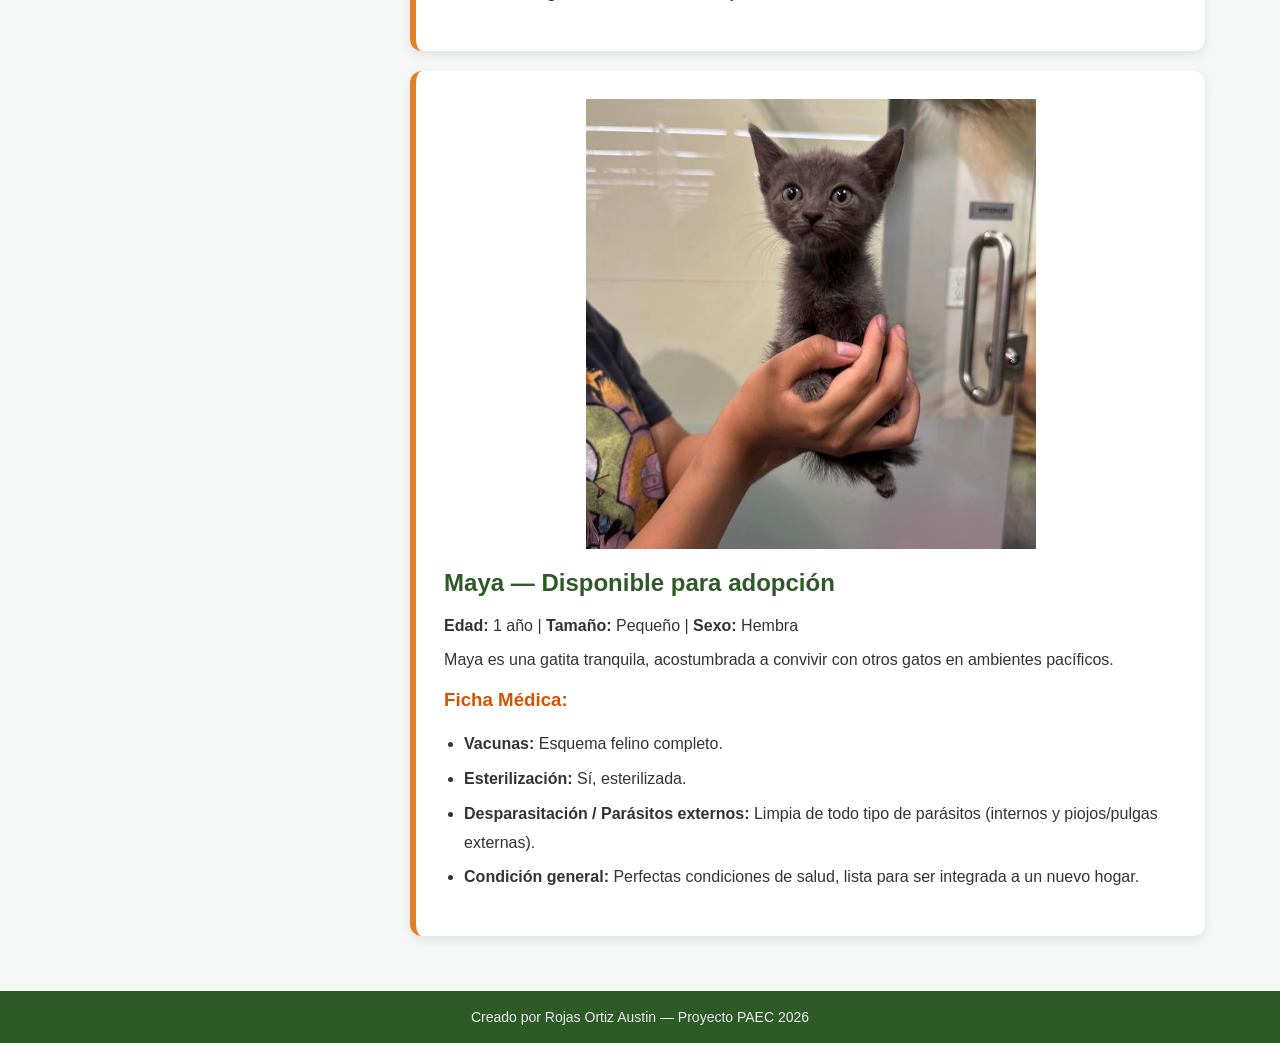
==== commit d3ea2f2b: "adopciones" ====
--- a/adopciones.html
+++ b/adopciones.html
@@ -24,7 +24,7 @@
         <aside>
             <h3 style="margin:0; text-align:center;">¿Requisitos para adoptar?</h3>
             <p style="font-size:13px; margin-top:10px;">• Identificación oficial<br>• Comprobante de domicilio<br>• Firmar carta compromiso</p>
-            <img src="img/adopcion-responsable.jpg" alt="Familia adoptando mascota">
+            <img src="imagenes/adopcion-responsable.jpg" alt="Familia adoptando mascota">
         </aside>
 
         <section>
--- a/estilo.css
+++ b/estilo.css
@@ -141,11 +141,13 @@
 article img {
     max-width: 100%;
     width: 100%;
-    max-height: 380px;
-    object-fit: cover;
-    display: block;
+    height: auto;
+    max-height: 450px;
+    object-fit: contain;
+    background-color: #ffffff;
     margin-bottom: 20px;
     border-radius: 8px;
+    display: block;
 }
 
 article ul {
